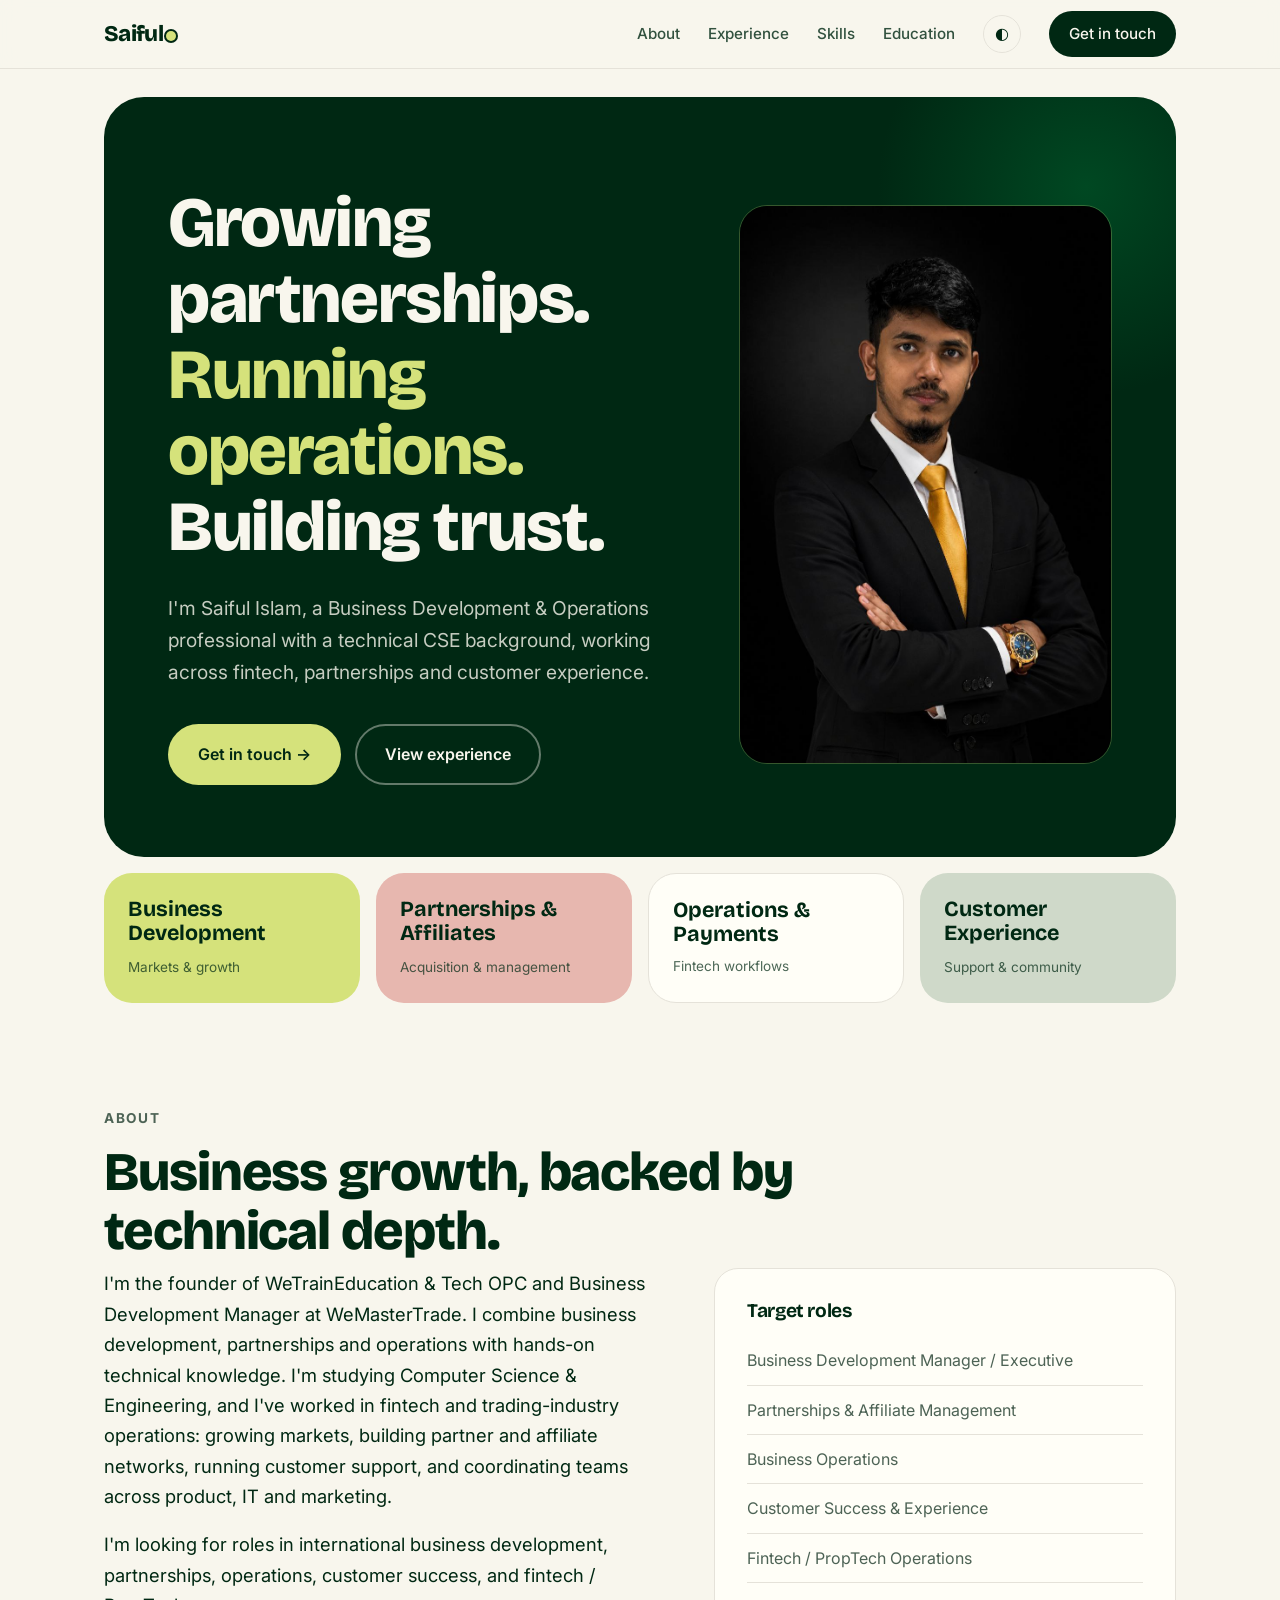
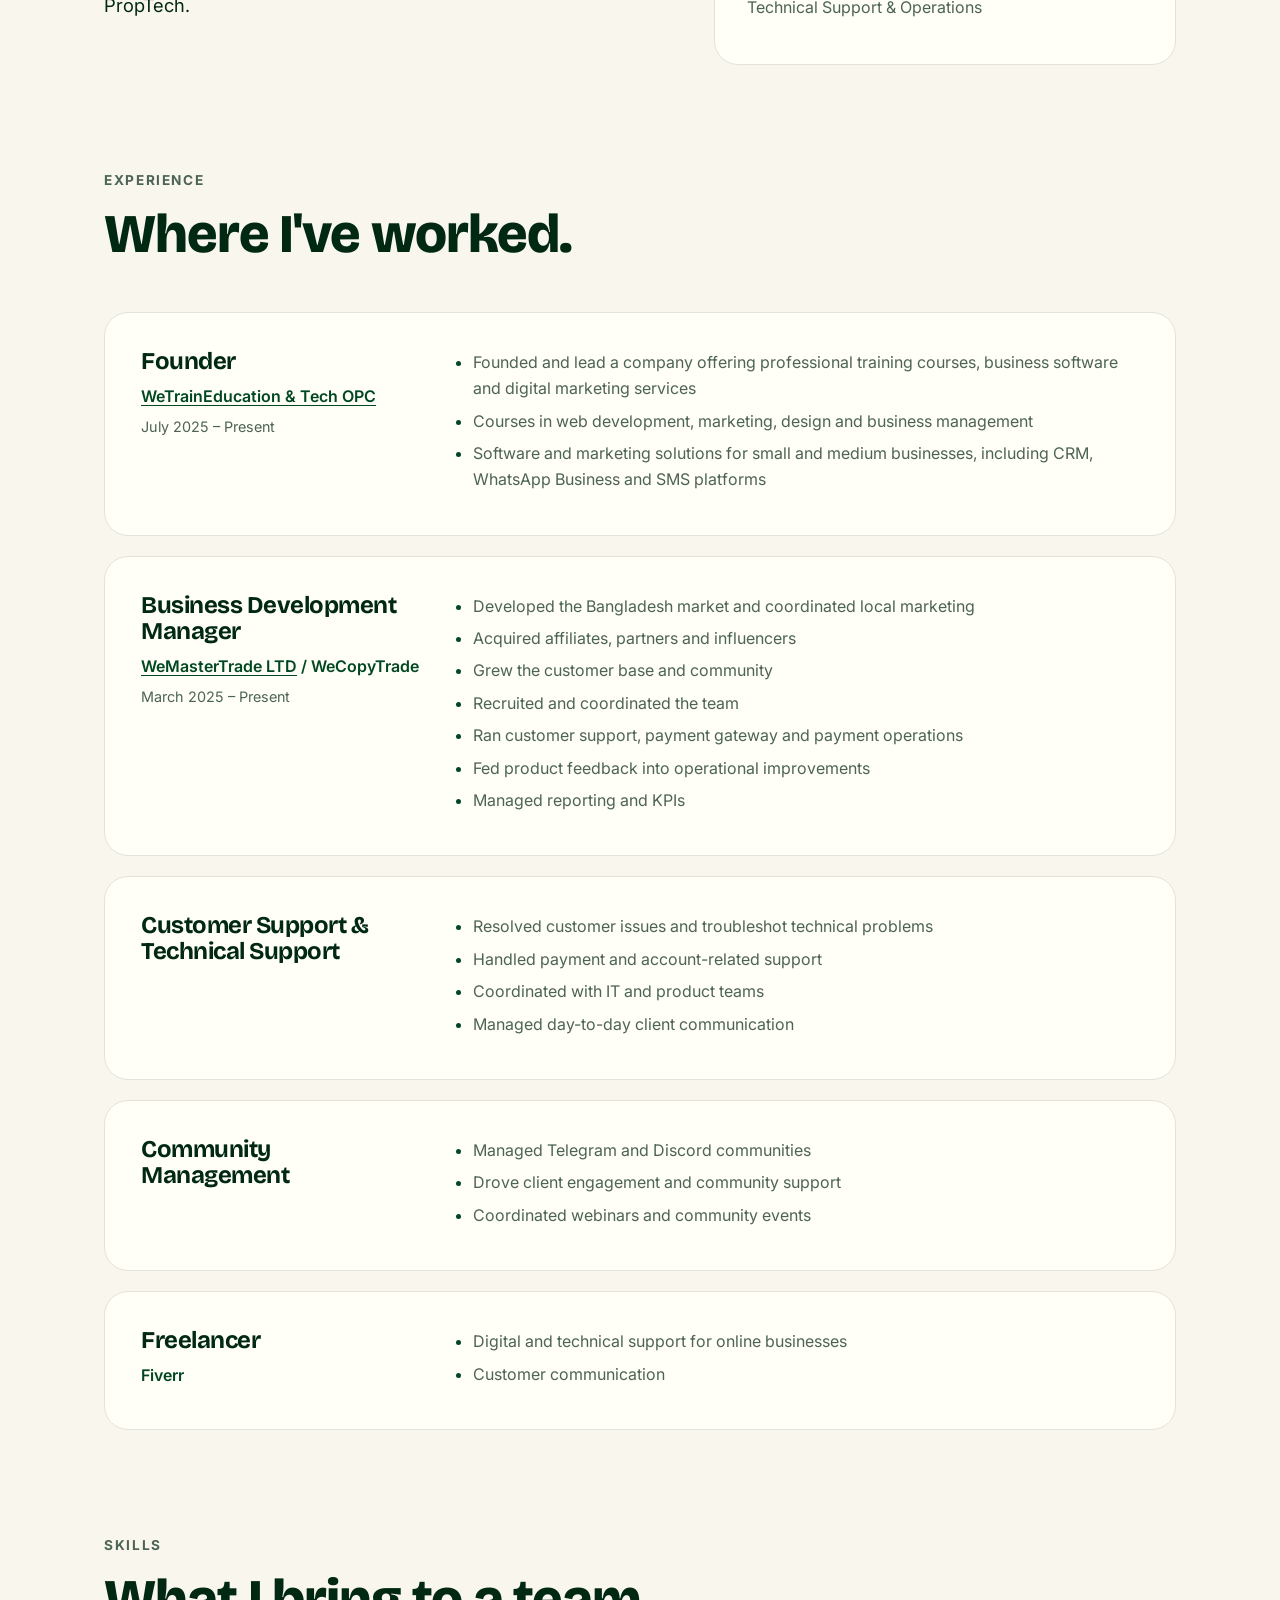
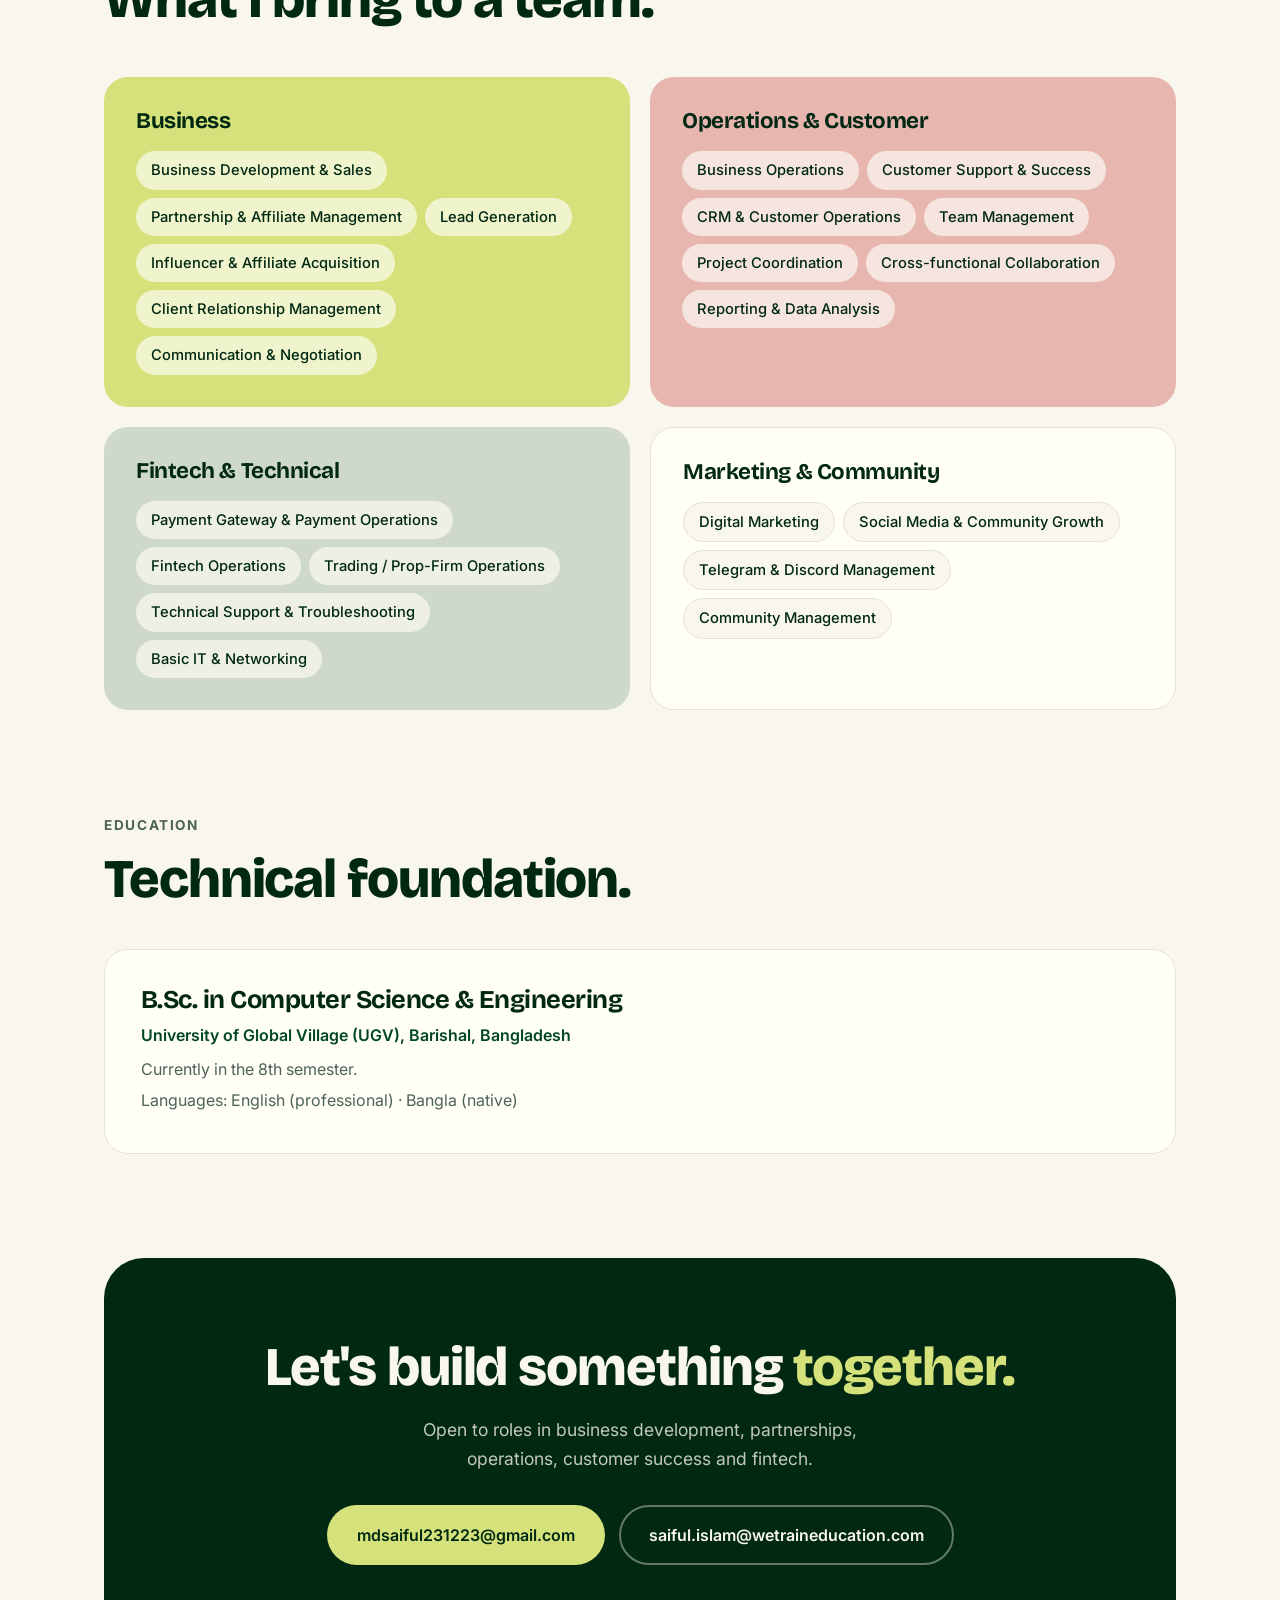
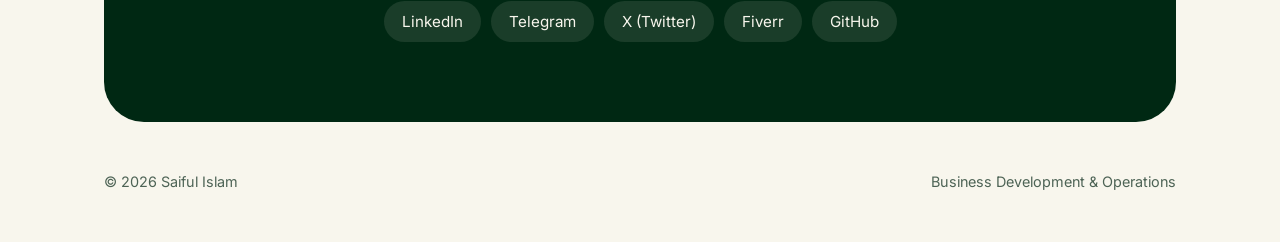
==== index.html @ 5d0f4d5f "Update semester to 8th Co-Authored-By: Claude Sonnet 5.5 <noreply@anthropic.com>" ====
<!doctype html>
<html lang="en">
<head>
  <meta charset="utf-8">
  <meta name="viewport" content="width=device-width, initial-scale=1">
  <title>Saiful Islam | Business Development &amp; Operations</title>
  <meta name="description" content="Saiful Islam: Business Development &amp; Operations professional with a technical CSE background. Partnerships, fintech operations and customer experience.">
  <link rel="preconnect" href="https://fonts.googleapis.com">
  <link rel="preconnect" href="https://fonts.gstatic.com" crossorigin>
  <link href="https://fonts.googleapis.com/css2?family=Bricolage+Grotesque:opsz,wght@12..96,600;12..96,800&family=Inter:wght@400;500;600&display=swap" rel="stylesheet">
  <link rel="stylesheet" href="style.css">
</head>
<body>
  <header class="nav">
    <div class="wrap">
      <a class="logo" href="#home">Saiful<span></span></a>
      <button class="menu-btn" aria-label="Toggle menu" aria-expanded="false">☰</button>
      <nav id="menu">
        <a href="#about">About</a>
        <a href="#experience">Experience</a>
        <a href="#skills">Skills</a>
        <a href="#education">Education</a>
        <button class="theme-btn" aria-label="Toggle theme">◐</button>
        <a class="nav-cta" href="#contact">Get in touch</a>
      </nav>
    </div>
  </header>

  <main>
    <section id="home" class="hero">
      <div class="wrap">
        <div class="hero-panel">
          <div class="hero-text">
            <h1>Growing partnerships. <em>Running operations.</em> Building trust.</h1>
            <p class="lead">I'm Saiful Islam, a Business Development &amp; Operations professional with a technical CSE background, working across fintech, partnerships and customer experience.</p>
            <div class="cta">
              <a class="btn lime" href="#contact">Get in touch →</a>
              <a class="btn ghost" href="#experience">View experience</a>
            </div>
          </div>
          <img class="hero-photo" src="images/saiful.png" alt="Portrait of Saiful Islam in a black suit and gold tie" width="853" height="1280">
        </div>
        <div class="focus-row">
          <div class="focus f1"><strong>Business Development</strong><span>Markets &amp; growth</span></div>
          <div class="focus f2"><strong>Partnerships &amp; Affiliates</strong><span>Acquisition &amp; management</span></div>
          <div class="focus f3"><strong>Operations &amp; Payments</strong><span>Fintech workflows</span></div>
          <div class="focus f4"><strong>Customer Experience</strong><span>Support &amp; community</span></div>
        </div>
      </div>
    </section>

    <section id="about">
      <div class="wrap">
        <p class="eyebrow">About</p>
        <h2>Business growth, backed by technical depth.</h2>
        <div class="about-grid">
          <div>
            <p>
              I'm the founder of WeTrainEducation &amp; Tech OPC and Business Development Manager at WeMasterTrade.
              I combine business development, partnerships and operations with hands-on technical knowledge.
              I'm studying Computer Science &amp; Engineering, and I've worked in fintech and trading-industry
              operations: growing markets, building partner and affiliate networks, running customer support,
              and coordinating teams across product, IT and marketing.
            </p>
            <p>
              I'm looking for roles in international business development, partnerships, operations,
              customer success, and fintech / PropTech.
            </p>
          </div>
          <aside class="about-card">
            <h3>Target roles</h3>
            <ul>
              <li>Business Development Manager / Executive</li>
              <li>Partnerships &amp; Affiliate Management</li>
              <li>Business Operations</li>
              <li>Customer Success &amp; Experience</li>
              <li>Fintech / PropTech Operations</li>
              <li>Technical Support &amp; Operations</li>
            </ul>
          </aside>
        </div>
      </div>
    </section>

    <section id="experience">
      <div class="wrap">
        <p class="eyebrow">Experience</p>
        <h2>Where I've worked.</h2>
        <div class="timeline">
          <article class="job">
            <div>
              <h3>Founder</h3>
              <p class="org"><a href="https://www.wetraineducation.com/" target="_blank" rel="noopener">WeTrainEducation &amp; Tech OPC</a></p>
              <p class="date">July 2025 – Present</p>
            </div>
            <ul>
              <li>Founded and lead a company offering professional training courses, business software and digital marketing services</li>
              <li>Courses in web development, marketing, design and business management</li>
              <li>Software and marketing solutions for small and medium businesses, including CRM, WhatsApp Business and SMS platforms</li>
            </ul>
          </article>

          <article class="job">
            <div>
              <h3>Business Development Manager</h3>
              <p class="org"><a href="https://wemastertrade.com/" target="_blank" rel="noopener">WeMasterTrade LTD</a> / WeCopyTrade</p>
              <p class="date">March 2025 – Present</p>
            </div>
            <ul>
              <li>Developed the Bangladesh market and coordinated local marketing</li>
              <li>Acquired affiliates, partners and influencers</li>
              <li>Grew the customer base and community</li>
              <li>Recruited and coordinated the team</li>
              <li>Ran customer support, payment gateway and payment operations</li>
              <li>Fed product feedback into operational improvements</li>
              <li>Managed reporting and KPIs</li>
            </ul>
          </article>

          <article class="job">
            <div><h3>Customer Support &amp; Technical Support</h3></div>
            <ul>
              <li>Resolved customer issues and troubleshot technical problems</li>
              <li>Handled payment and account-related support</li>
              <li>Coordinated with IT and product teams</li>
              <li>Managed day-to-day client communication</li>
            </ul>
          </article>

          <article class="job">
            <div><h3>Community Management</h3></div>
            <ul>
              <li>Managed Telegram and Discord communities</li>
              <li>Drove client engagement and community support</li>
              <li>Coordinated webinars and community events</li>
            </ul>
          </article>

          <article class="job">
            <div>
              <h3>Freelancer</h3>
              <p class="org">Fiverr</p>
            </div>
            <ul>
              <li>Digital and technical support for online businesses</li>
              <li>Customer communication</li>
            </ul>
          </article>
        </div>
      </div>
    </section>

    <section id="skills">
      <div class="wrap">
        <p class="eyebrow">Skills</p>
        <h2>What I bring to a team.</h2>
        <div class="skill-grid">
          <div class="skill-box">
            <h3>Business</h3>
            <ul class="chips">
              <li>Business Development &amp; Sales</li>
              <li>Partnership &amp; Affiliate Management</li>
              <li>Lead Generation</li>
              <li>Influencer &amp; Affiliate Acquisition</li>
              <li>Client Relationship Management</li>
              <li>Communication &amp; Negotiation</li>
            </ul>
          </div>
          <div class="skill-box">
            <h3>Operations &amp; Customer</h3>
            <ul class="chips">
              <li>Business Operations</li>
              <li>Customer Support &amp; Success</li>
              <li>CRM &amp; Customer Operations</li>
              <li>Team Management</li>
              <li>Project Coordination</li>
              <li>Cross-functional Collaboration</li>
              <li>Reporting &amp; Data Analysis</li>
            </ul>
          </div>
          <div class="skill-box">
            <h3>Fintech &amp; Technical</h3>
            <ul class="chips">
              <li>Payment Gateway &amp; Payment Operations</li>
              <li>Fintech Operations</li>
              <li>Trading / Prop-Firm Operations</li>
              <li>Technical Support &amp; Troubleshooting</li>
              <li>Basic IT &amp; Networking</li>
            </ul>
          </div>
          <div class="skill-box">
            <h3>Marketing &amp; Community</h3>
            <ul class="chips">
              <li>Digital Marketing</li>
              <li>Social Media &amp; Community Growth</li>
              <li>Telegram &amp; Discord Management</li>
              <li>Community Management</li>
            </ul>
          </div>
        </div>
      </div>
    </section>

    <section id="education">
      <div class="wrap">
        <p class="eyebrow">Education</p>
        <h2>Technical foundation.</h2>
        <div class="edu">
          <h3>B.Sc. in Computer Science &amp; Engineering</h3>
          <p class="org">University of Global Village (UGV), Barishal, Bangladesh</p>
          <p>Currently in the 8th semester.</p>
          <p>Languages: English (professional) · Bangla (native)</p>
        </div>
      </div>
    </section>

    <section id="contact">
      <div class="wrap">
        <div class="contact-panel">
          <h2>Let's build something <em>together.</em></h2>
          <p>Open to roles in business development, partnerships, operations, customer success and fintech.</p>
          <div class="cta">
            <a class="btn lime" href="mailto:mdsaiful231223@gmail.com">mdsaiful231223@gmail.com</a>
            <a class="btn ghost" href="mailto:saiful.islam@wetraineducation.com">saiful.islam@wetraineducation.com</a>
          </div>
          <ul class="social-links">
            <li><a href="https://www.linkedin.com/in/md-saiful-islam-080304245/" target="_blank" rel="noopener">LinkedIn</a></li>
            <li><a href="https://t.me/saifulb410" target="_blank" rel="noopener">Telegram</a></li>
            <li><a href="https://x.com/saifulb410" target="_blank" rel="noopener">X (Twitter)</a></li>
            <li><a href="https://www.fiverr.com/sellers/saifulb410" target="_blank" rel="noopener">Fiverr</a></li>
            <li><a href="https://github.com/saifulb410" target="_blank" rel="noopener">GitHub</a></li>
          </ul>
        </div>
      </div>
    </section>
  </main>

  <footer>
    <div class="wrap">
      <span>© <span id="year"></span> Saiful Islam</span>
      <span>Business Development &amp; Operations</span>
    </div>
  </footer>
  <script src="script.js"></script>
</body>
</html>
---- style.css ----
:root {
  --cream: #f8f6ed;
  --paper: #fffef7;
  --green: #002813;
  --green-2: #004822;
  --lime: #d5e27b;
  --blush: #e7b7af;
  --ink: #002813;
  --muted: #4d6355;
  --line: #e5e2d9;
  --bg: var(--cream);
  --surface: var(--paper);
  --radius: 24px;
  --display: "Bricolage Grotesque", system-ui, sans-serif;
  --body: "Inter", system-ui, -apple-system, "Segoe UI", sans-serif;
}
:root[data-theme="dark"] {
  --bg: #00180b;
  --surface: #002813;
  --ink: #f8f6ed;
  --muted: #a9bdb0;
  --line: #0d3d22;
}
* { box-sizing: border-box; }
html { scroll-behavior: smooth; }
body {
  margin: 0;
  font-family: var(--body);
  background: var(--bg);
  color: var(--ink);
  line-height: 1.65;
  -webkit-font-smoothing: antialiased;
}
h1, h2, h3 { font-family: var(--display); line-height: 1.08; letter-spacing: -0.02em; margin: 0; }
a { color: inherit; }
.wrap { max-width: 1120px; margin: 0 auto; padding: 0 24px; }

/* nav */
.nav {
  position: sticky; top: 0; z-index: 20;
  background: color-mix(in srgb, var(--bg) 88%, transparent);
  backdrop-filter: blur(10px);
  border-bottom: 1px solid var(--line);
}
.nav .wrap { display: flex; align-items: center; justify-content: space-between; height: 68px; }
.logo { font-family: var(--display); font-weight: 800; font-size: 1.4rem; text-decoration: none; letter-spacing: -0.03em; }
.logo span { display: inline-block; width: 10px; height: 10px; border-radius: 50%; background: var(--lime); margin-left: 3px; box-shadow: 0 0 0 2px var(--green); }
nav { display: flex; align-items: center; gap: 28px; }
nav a { text-decoration: none; font-weight: 500; font-size: .95rem; opacity: .8; }
nav a:hover { opacity: 1; }
nav a.nav-cta { opacity: 1; background: var(--green); color: var(--cream); padding: 10px 20px; border-radius: 999px; }
:root[data-theme="dark"] nav a.nav-cta { background: var(--lime); color: var(--green); }
.theme-btn, .menu-btn {
  background: none; border: 1px solid var(--line); color: var(--ink);
  border-radius: 999px; width: 38px; height: 38px; cursor: pointer; font-size: 1rem;
}
.menu-btn { display: none; }

/* buttons */
.btn {
  display: inline-flex; align-items: center; gap: 8px;
  padding: 15px 28px; border-radius: 999px; font-weight: 600; text-decoration: none;
  border: 2px solid transparent; transition: transform .15s, background .15s;
}
.btn:hover { transform: translateY(-2px); }
.btn.lime { background: var(--lime); color: var(--green); }
.btn.ghost { border-color: rgba(248,246,237,.4); color: var(--cream); }
.btn.dark { background: var(--green); color: var(--cream); }

/* hero */
.hero { padding: 28px 0 0; }
.hero-panel {
  background: var(--green); color: var(--cream);
  border-radius: 40px; padding: 88px 64px 72px;
  position: relative; overflow: hidden;
}
.hero-panel::after {
  content: ""; position: absolute; right: -120px; top: -120px;
  width: 420px; height: 420px; border-radius: 50%;
  background: radial-gradient(circle, var(--green-2) 0%, transparent 70%);
}
.badge {
  display: inline-block; padding: 6px 16px; border-radius: 999px;
  background: rgba(213,226,123,.15); color: var(--lime);
  font-size: .85rem; font-weight: 600; margin-bottom: 28px;
}
.hero-panel { display: grid; grid-template-columns: 1.4fr 1fr; gap: 48px; align-items: center; }
.hero-text { position: relative; z-index: 1; }
.hero-photo {
  position: relative; z-index: 1; width: 100%; height: auto; max-height: 560px;
  object-fit: cover; object-position: top; border-radius: 28px;
  border: 1px solid rgba(213,226,123,.25);
}
.hero h1 { font-size: clamp(2.4rem, 5.5vw, 4.6rem); font-weight: 800; max-width: 900px; position: relative; z-index: 1; }
.hero h1 em { font-style: normal; color: var(--lime); }
.hero p.lead { max-width: 580px; margin: 28px 0 36px; font-size: 1.2rem; color: rgba(248,246,237,.8); position: relative; z-index: 1; }
.cta { display: flex; gap: 14px; flex-wrap: wrap; position: relative; z-index: 1; }

.focus-row { display: grid; grid-template-columns: repeat(4, 1fr); gap: 16px; margin-top: 16px; }
.focus {
  border-radius: 28px; padding: 24px; min-height: 130px;
  display: flex; flex-direction: column; justify-content: space-between;
  color: var(--green);
}
.focus strong { font-family: var(--display); font-size: 1.35rem; line-height: 1.15; }
.focus span { font-size: .85rem; opacity: .7; }
.f1 { background: var(--lime); } .f2 { background: var(--blush); }
.f3 { background: var(--paper); border: 1px solid var(--line); }
.f4 { background: #cfd9c9; }

/* sections */
section { padding: 104px 0 0; }
.eyebrow { font-size: .85rem; font-weight: 700; letter-spacing: .12em; text-transform: uppercase; color: var(--muted); margin: 0 0 14px; }
h2 { font-size: clamp(2rem, 4.5vw, 3.4rem); font-weight: 800; max-width: 760px; }
.section-intro { color: var(--muted); max-width: 640px; font-size: 1.1rem; margin: 18px 0 0; }

.about-grid { display: grid; grid-template-columns: 1.2fr 1fr; gap: 56px; margin-top: 8px; }
.about-grid p { font-size: 1.15rem; margin: 0 0 18px; }
.about-card {
  background: var(--surface); border: 1px solid var(--line); border-radius: var(--radius); padding: 32px;
}
.about-card h3 { font-size: 1.2rem; margin-bottom: 14px; }
.about-card ul { list-style: none; padding: 0; margin: 0; }
.about-card li { padding: 11px 0; border-top: 1px solid var(--line); color: var(--muted); }
.about-card li:first-child { border-top: 0; }

/* experience */
.timeline { margin-top: 48px; display: grid; gap: 20px; }
.job {
  background: var(--surface); border: 1px solid var(--line); border-radius: var(--radius);
  padding: 36px; display: grid; grid-template-columns: 280px 1fr; gap: 32px;
  transition: transform .2s, box-shadow .2s;
}
.job:hover { transform: translateY(-3px); box-shadow: 0 18px 40px -22px rgba(0,40,19,.35); }
.job h3 { font-size: 1.5rem; }
.job .org { color: var(--green-2); font-weight: 600; margin: 8px 0 0; }
:root[data-theme="dark"] .job .org { color: var(--lime); }
.job .date { color: var(--muted); font-size: .9rem; margin: 6px 0 0; }
.job .org a { text-decoration: underline; text-underline-offset: 3px; }
.job ul { margin: 0; padding-left: 20px; color: var(--muted); }
.job li { margin-bottom: 6px; }
.job li::marker { color: var(--green-2); }

/* skills */
.skill-grid { display: grid; grid-template-columns: repeat(2, 1fr); gap: 20px; margin-top: 48px; }
.skill-box { border-radius: var(--radius); padding: 32px; color: var(--green); }
.skill-box:nth-child(1) { background: var(--lime); }
.skill-box:nth-child(2) { background: var(--blush); }
.skill-box:nth-child(3) { background: #cfd9c9; }
.skill-box:nth-child(4) { background: var(--paper); border: 1px solid var(--line); }
.skill-box h3 { font-size: 1.4rem; margin-bottom: 18px; }
.chips { list-style: none; padding: 0; margin: 0; display: flex; flex-wrap: wrap; gap: 8px; }
.chips li { padding: 7px 15px; border-radius: 999px; background: rgba(255,254,247,.65); font-size: .92rem; font-weight: 500; }
.skill-box:nth-child(4) .chips li { background: var(--cream); border: 1px solid var(--line); }

/* education */
.edu { margin-top: 40px; background: var(--surface); border: 1px solid var(--line); border-radius: var(--radius); padding: 36px; }
.edu h3 { font-size: 1.6rem; }
.edu .org { color: var(--green-2); font-weight: 600; margin: 8px 0; }
:root[data-theme="dark"] .edu .org { color: var(--lime); }
.edu p { margin: 4px 0; color: var(--muted); }

/* contact */
.contact-panel {
  background: var(--green); color: var(--cream); border-radius: 40px;
  padding: 80px 64px; text-align: center; margin-top: 0;
}
.contact-panel h2 { margin: 0 auto 18px; color: var(--cream); }
.contact-panel h2 em { font-style: normal; color: var(--lime); }
.contact-panel p { color: rgba(248,246,237,.78); max-width: 520px; margin: 0 auto 32px; font-size: 1.1rem; }
.contact-panel .cta { justify-content: center; }

.social-links { list-style: none; padding: 0; margin: 36px 0 0; display: flex; justify-content: center; flex-wrap: wrap; gap: 10px; }
.social-links a {
  display: inline-block; padding: 8px 18px; border-radius: 999px; text-decoration: none; font-size: .95rem;
  background: rgba(248,246,237,.1); color: var(--cream);
}
.social-links a:hover { background: var(--lime); color: var(--green); }
footer { padding: 48px 0; color: var(--muted); font-size: .9rem; }
footer .wrap { display: flex; justify-content: space-between; flex-wrap: wrap; gap: 12px; }

@media (max-width: 900px) {
  .hero-panel { padding: 40px 24px; border-radius: 32px; grid-template-columns: minmax(0, 1fr); gap: 32px; }
  .hero h1 { font-size: clamp(2rem, 9vw, 3.4rem); overflow-wrap: anywhere; }
  .hero-text, .hero-photo { min-width: 0; max-width: 100%; }
  .hero-photo { max-height: 420px; }
  .focus-row { grid-template-columns: repeat(2, 1fr); }
  .about-grid, .job { grid-template-columns: 1fr; gap: 20px; }
  .skill-grid { grid-template-columns: 1fr; }
  .contact-panel { padding: 56px 24px; border-radius: 32px; }
  section { padding-top: 72px; }
}
@media (max-width: 720px) {
  .menu-btn { display: block; }
  nav {
    display: none; position: absolute; top: 68px; left: 0; right: 0;
    flex-direction: column; align-items: flex-start; gap: 16px;
    padding: 20px 24px; background: var(--bg); border-bottom: 1px solid var(--line);
  }
  nav.open { display: flex; }
}
@media (max-width: 480px) {
  .focus-row { grid-template-columns: 1fr; }
  .job { padding: 26px; }
}
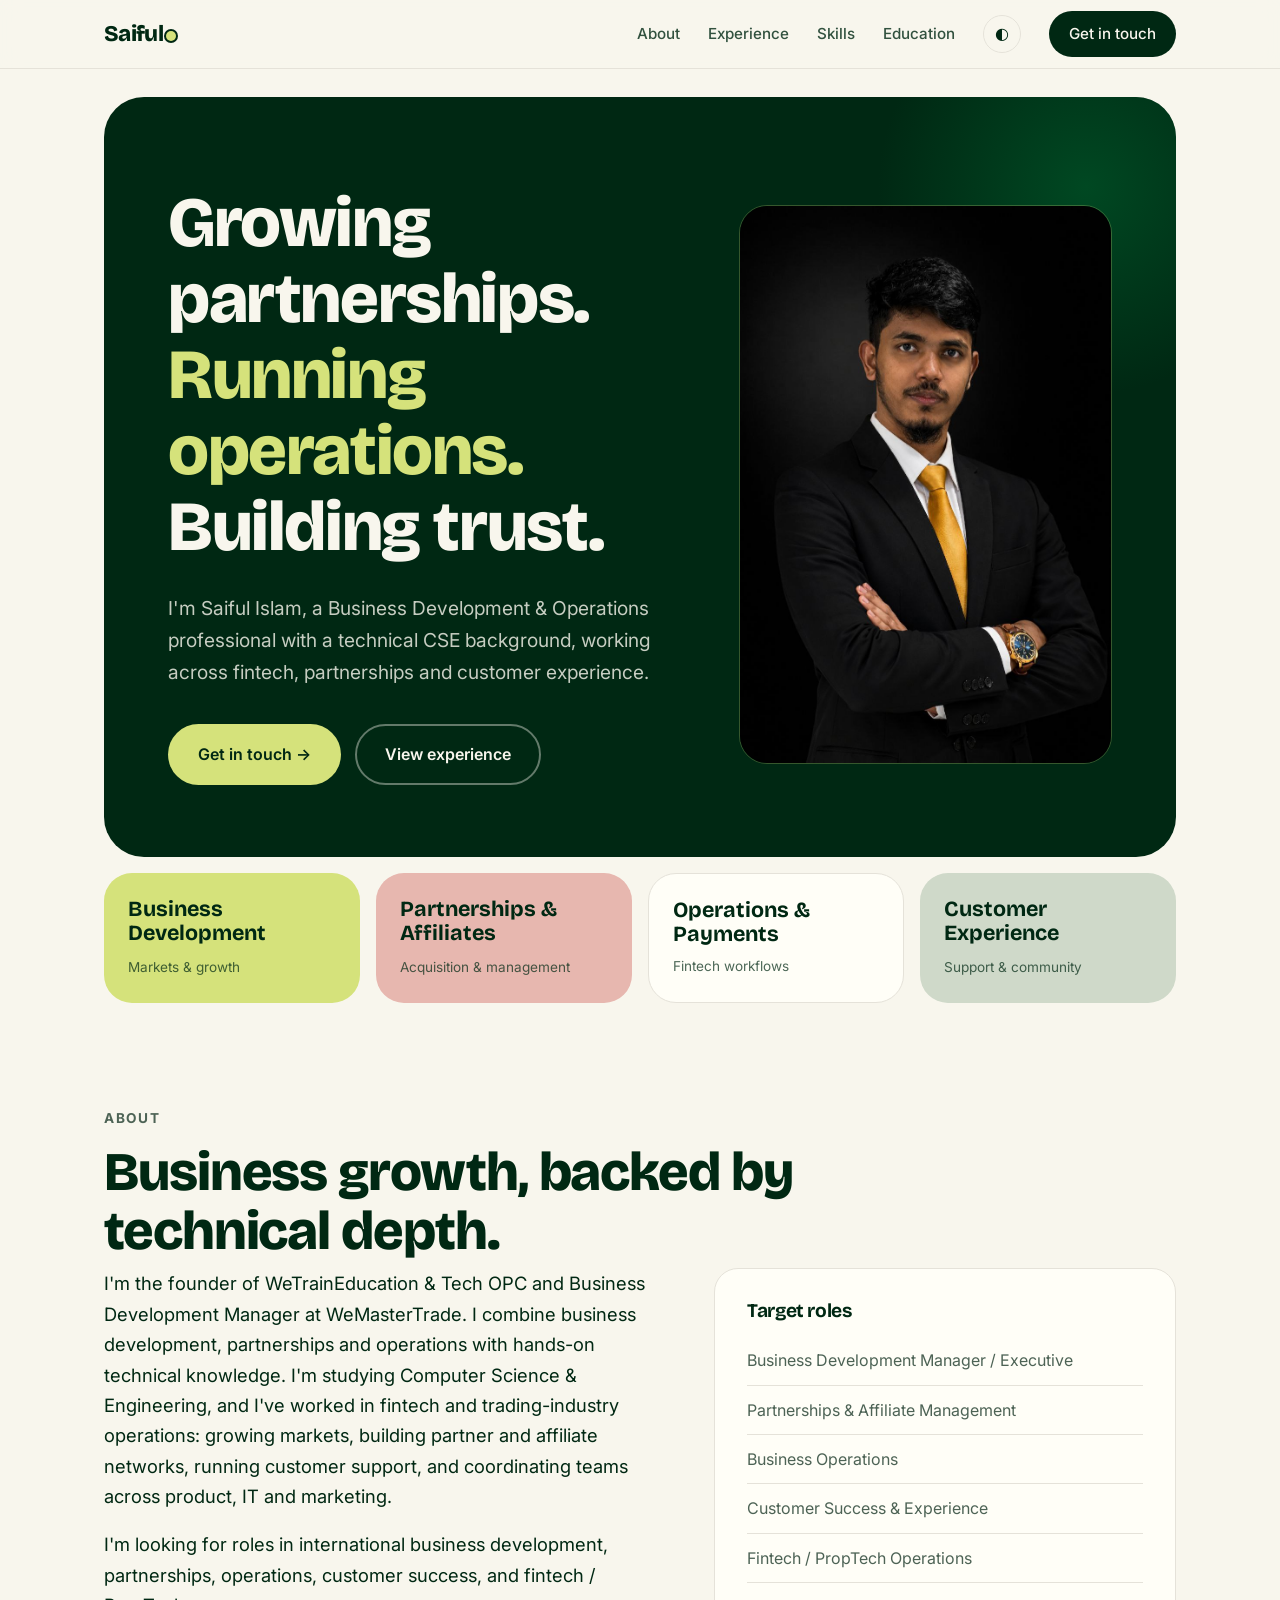
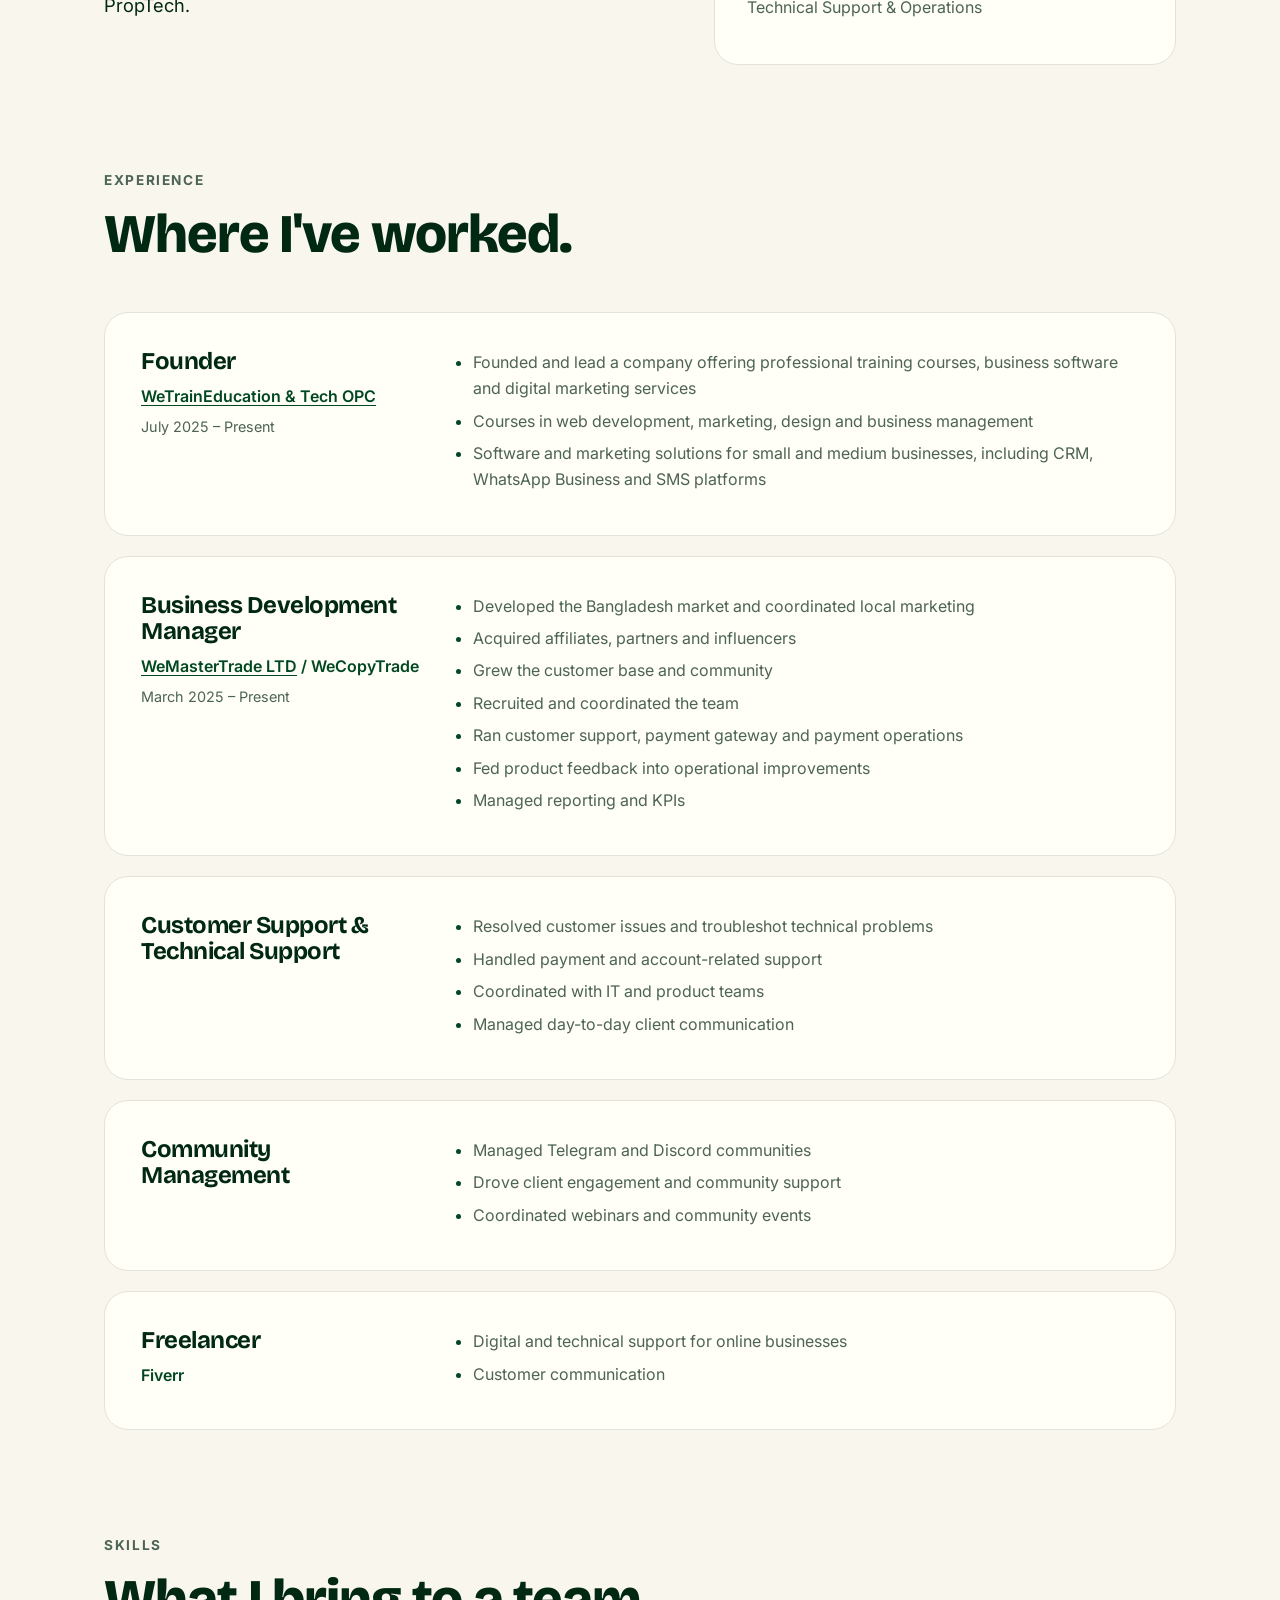
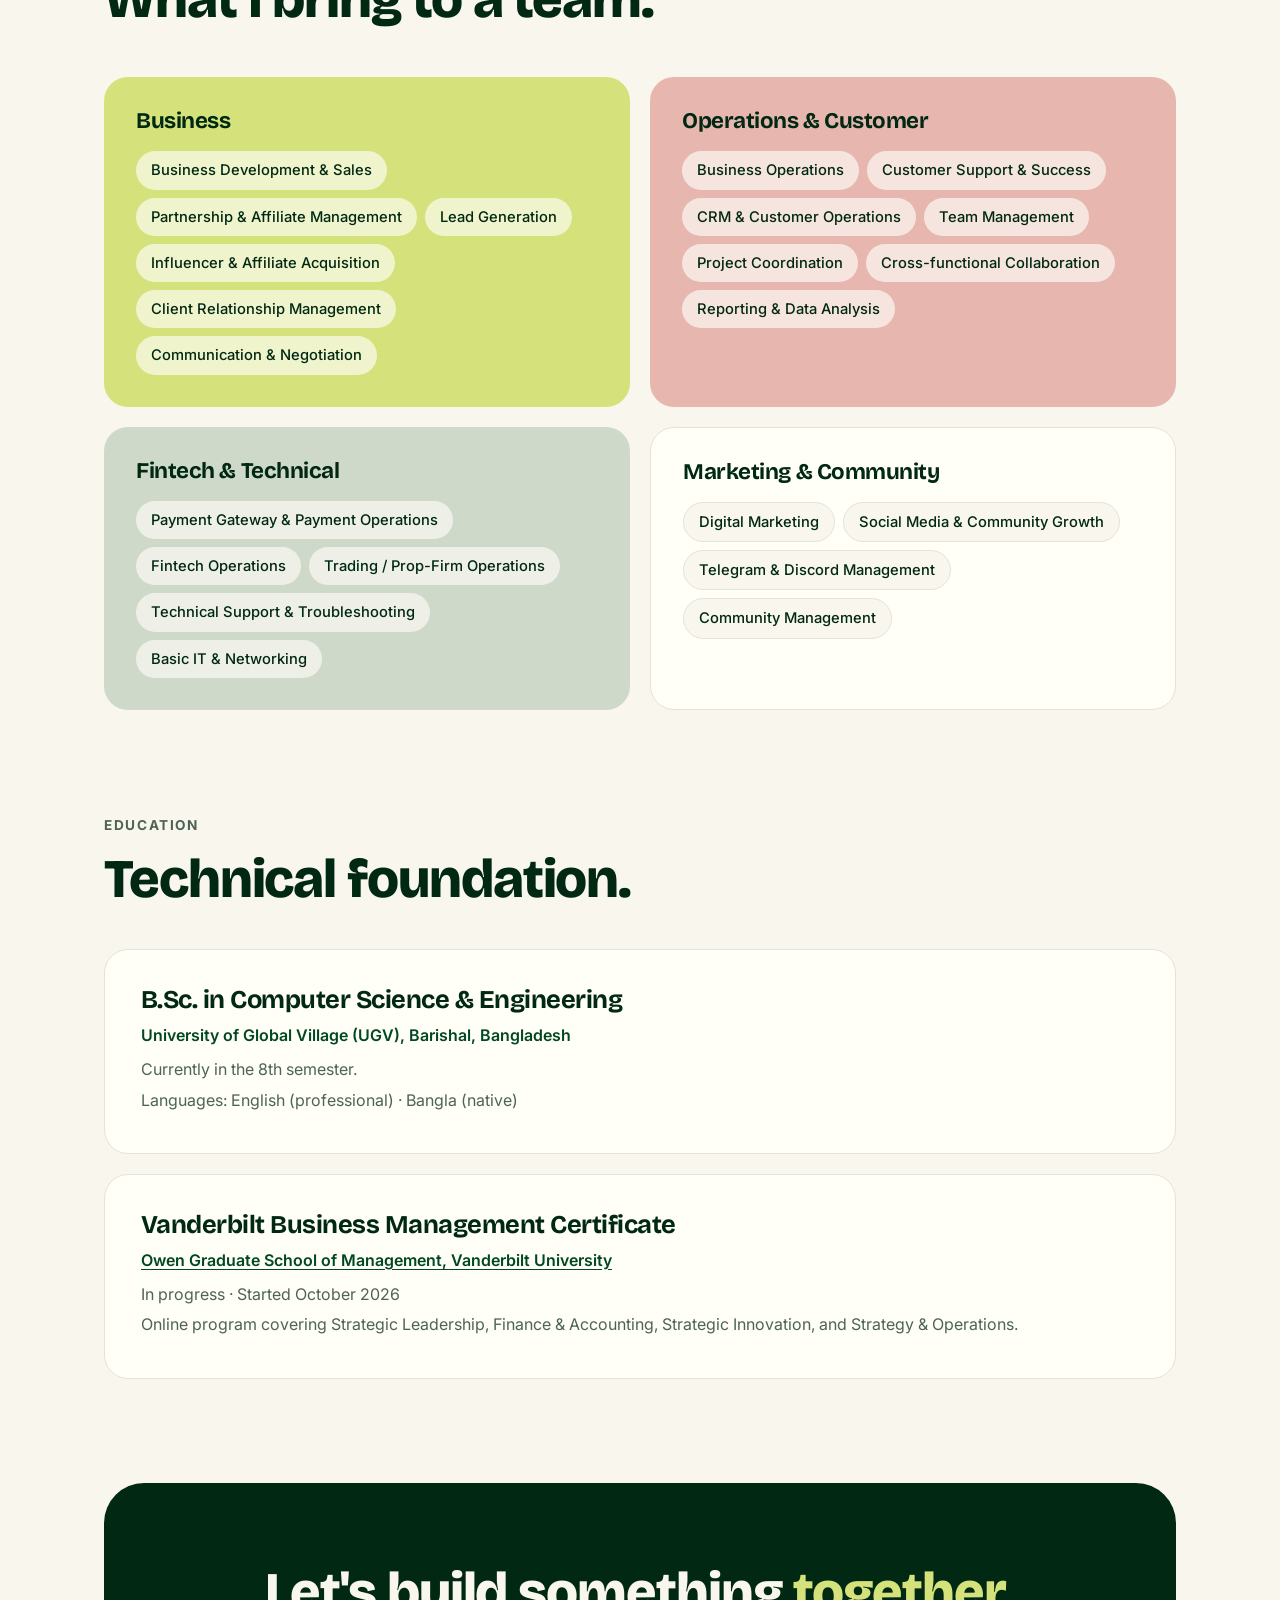
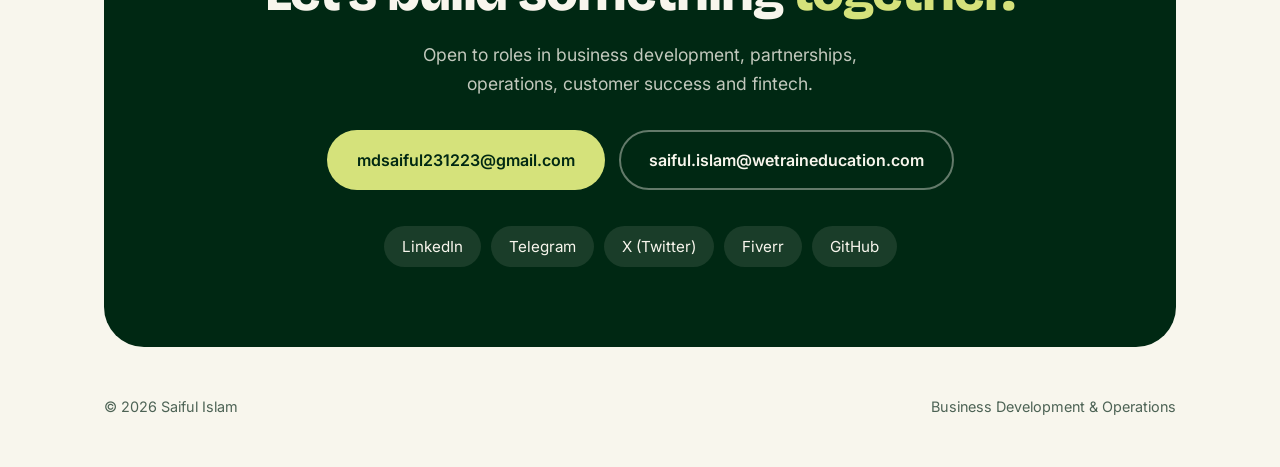
==== commit 79b75e57: "Add Vanderbilt Business Management Certificate (in progress) Co-Authored-By: Claude Sonnet 5.5 <nore" ====
--- a/index.html
+++ b/index.html
@@ -211,6 +211,12 @@
           <p>Currently in the 8th semester.</p>
           <p>Languages: English (professional) · Bangla (native)</p>
         </div>
+        <div class="edu">
+          <h3>Vanderbilt Business Management Certificate</h3>
+          <p class="org"><a href="https://business.vanderbilt.edu/business-management-certificate/" target="_blank" rel="noopener">Owen Graduate School of Management, Vanderbilt University</a></p>
+          <p>In progress · Started October 2026</p>
+          <p>Online program covering Strategic Leadership, Finance &amp; Accounting, Strategic Innovation, and Strategy &amp; Operations.</p>
+        </div>
       </div>
     </section>
 
--- a/style.css
+++ b/style.css
@@ -155,6 +155,8 @@
 
 /* education */
 .edu { margin-top: 40px; background: var(--surface); border: 1px solid var(--line); border-radius: var(--radius); padding: 36px; }
+.edu + .edu { margin-top: 20px; }
+.edu .org a { text-decoration: underline; text-underline-offset: 3px; }
 .edu h3 { font-size: 1.6rem; }
 .edu .org { color: var(--green-2); font-weight: 600; margin: 8px 0; }
 :root[data-theme="dark"] .edu .org { color: var(--lime); }
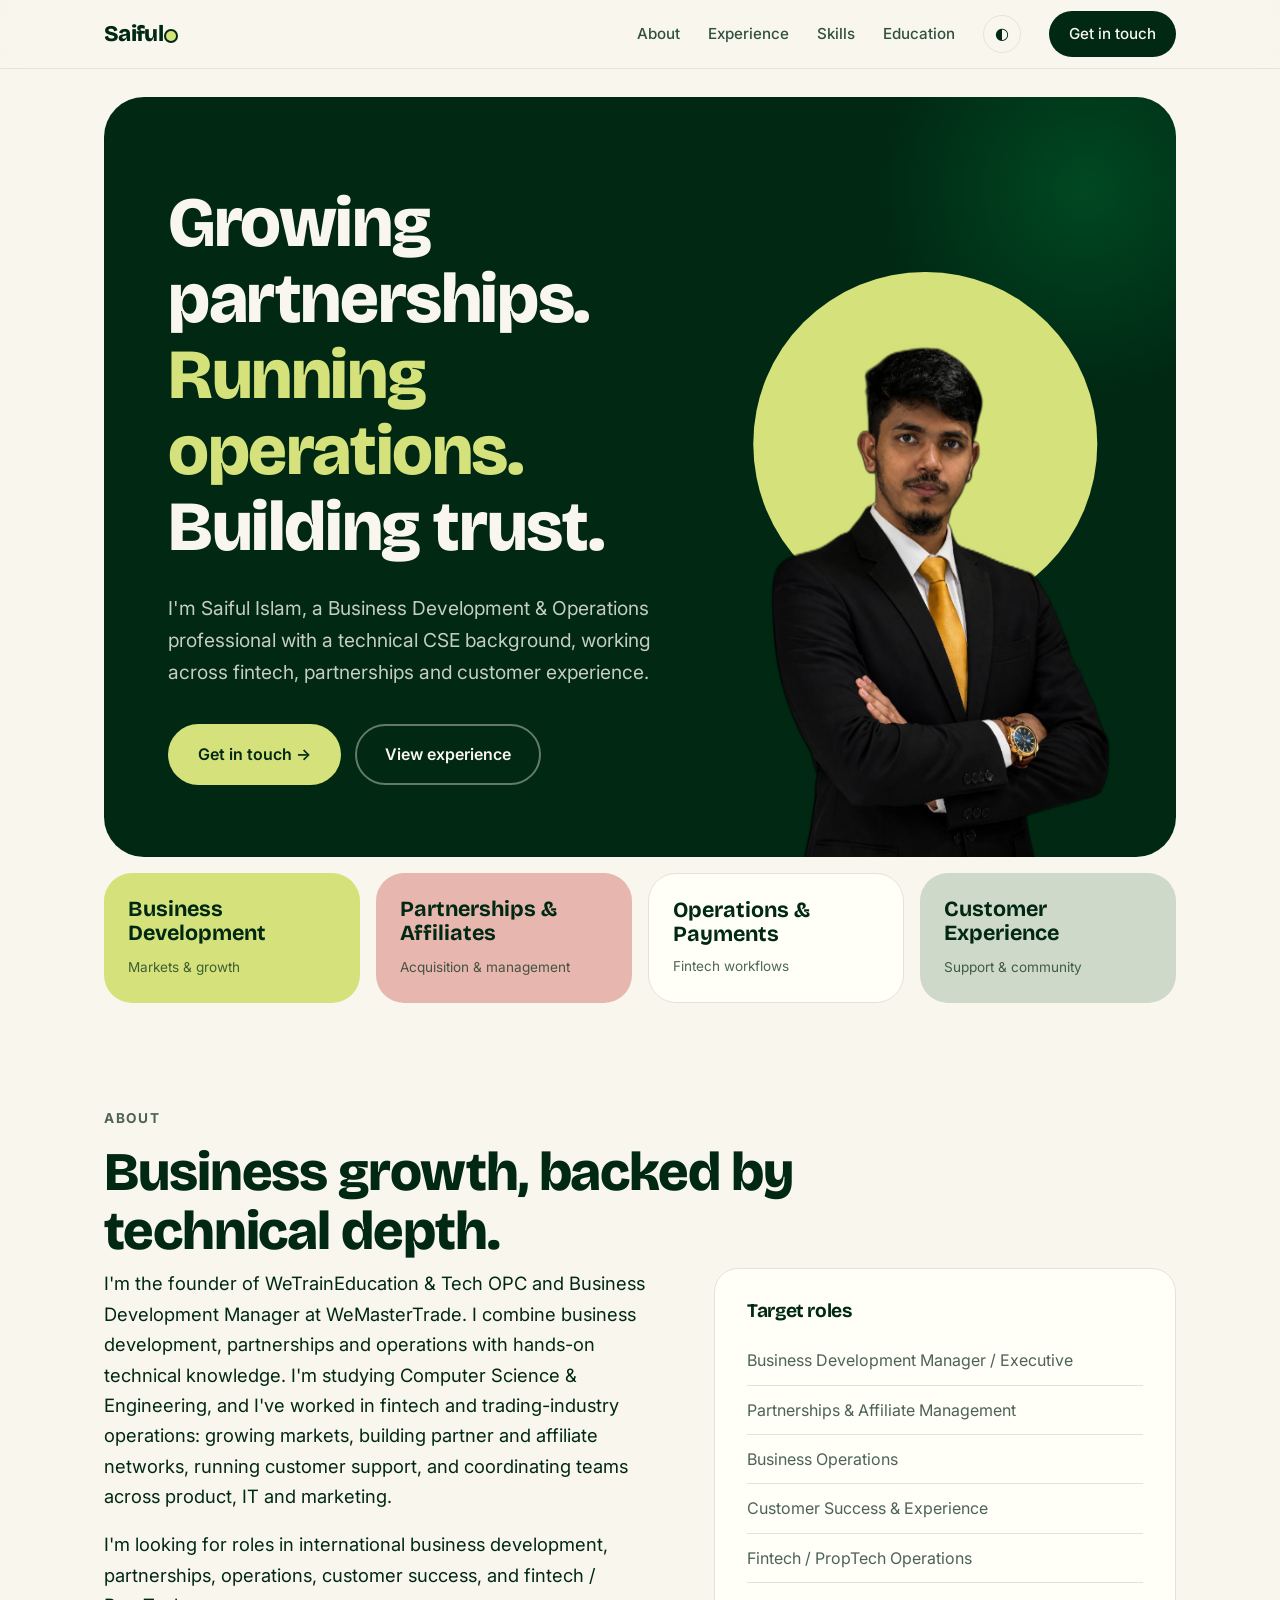
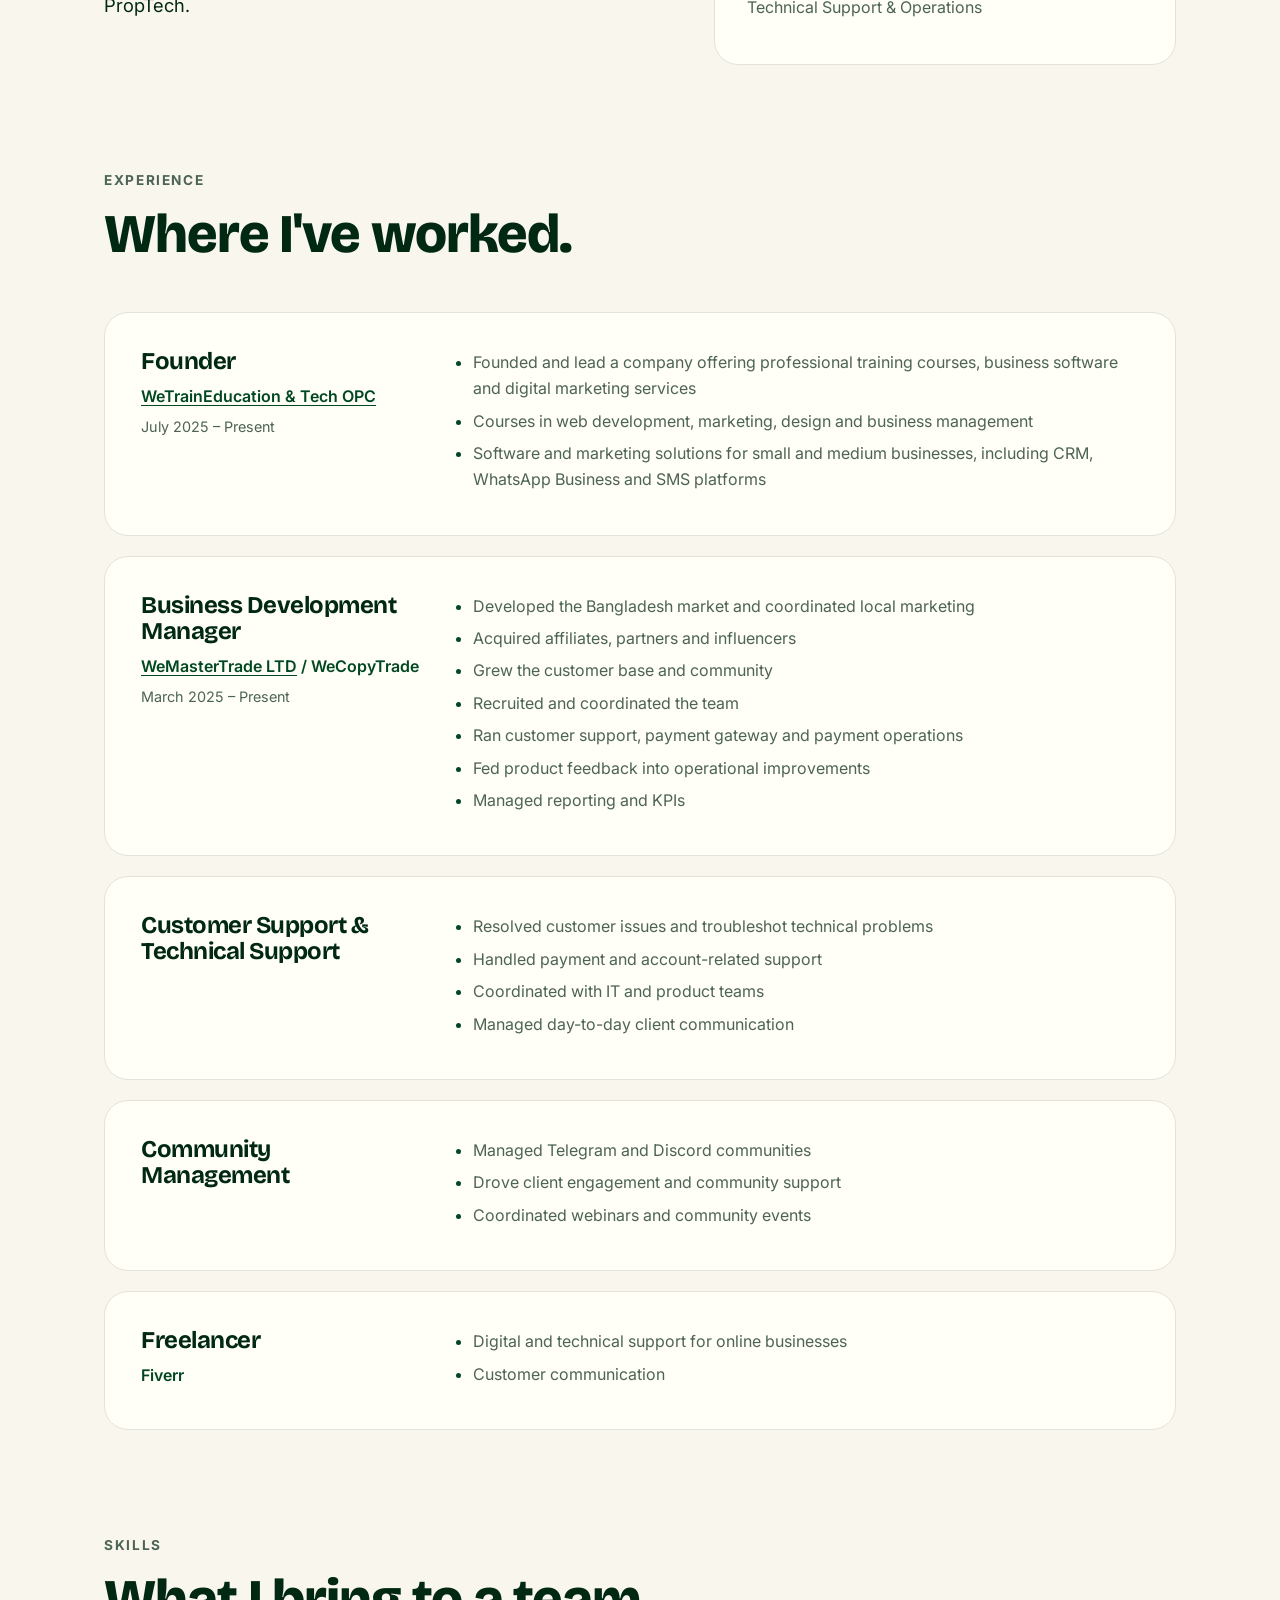
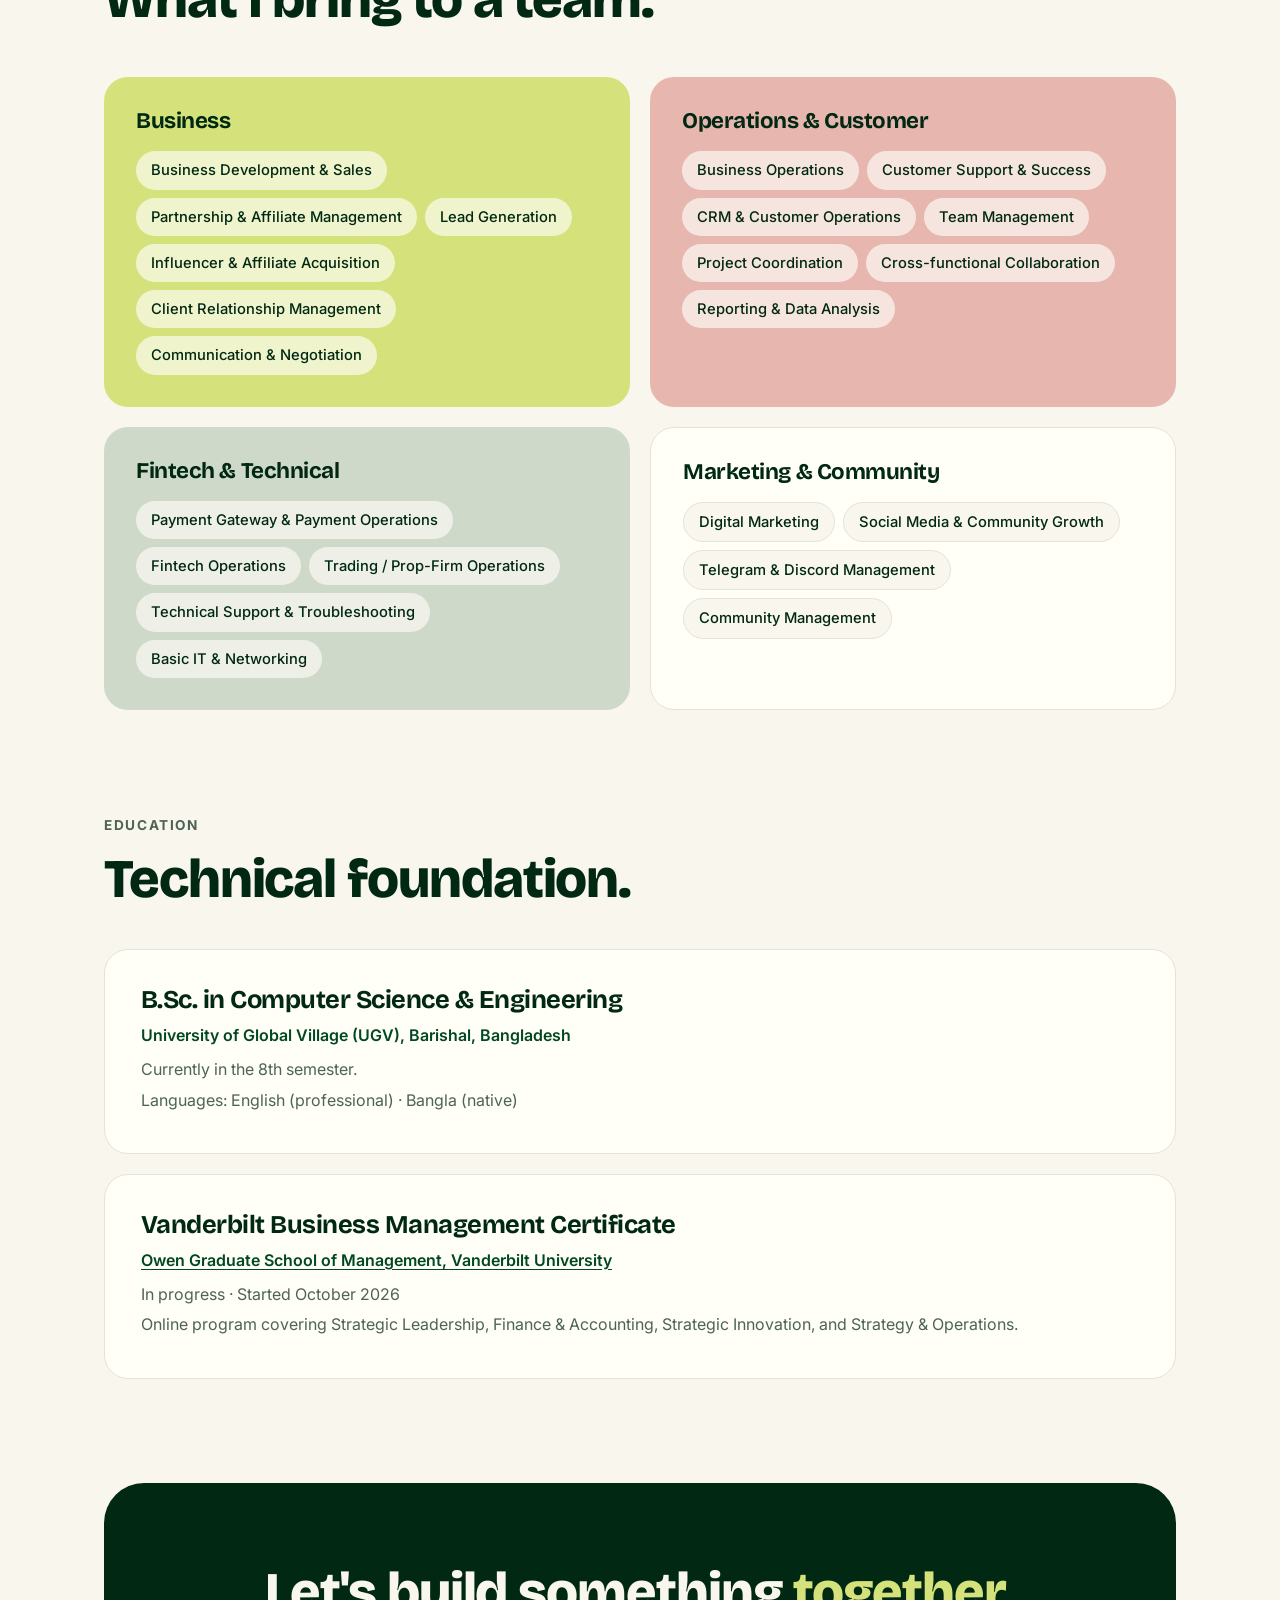
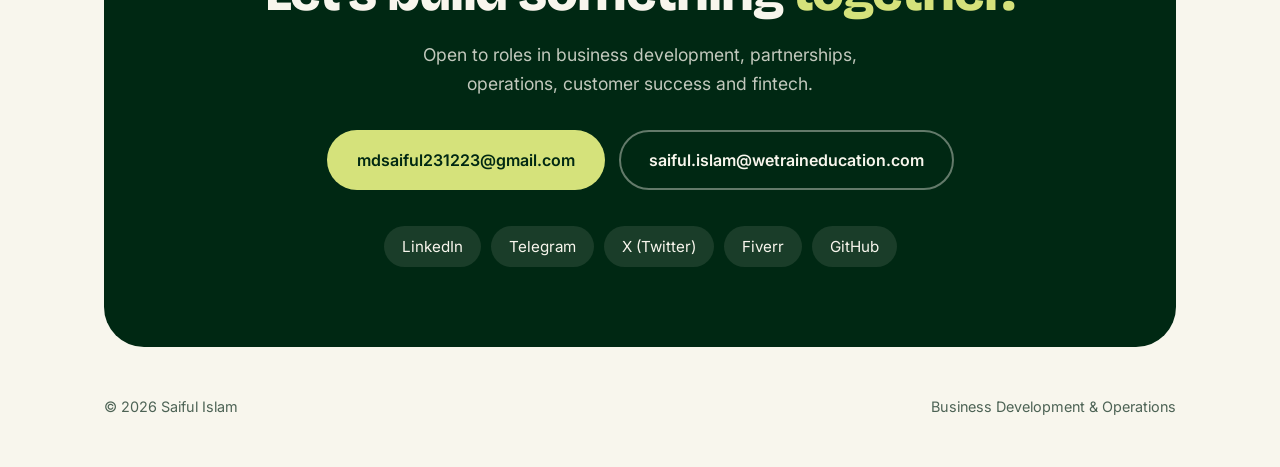
==== commit ae13e889: "Use transparent cutout hero with lime circle behind head Co-Authored-By: Claude Sonnet 5.5 <noreply@" ====
--- a/index.html
+++ b/index.html
@@ -38,7 +38,7 @@
               <a class="btn ghost" href="#experience">View experience</a>
             </div>
           </div>
-          <img class="hero-photo" src="images/saiful.png" alt="Portrait of Saiful Islam in a black suit and gold tie" width="853" height="1280">
+          <div class="cutout-wrap"><span class="cutout-circle"></span><img class="hero-photo cutout" src="images/saiful-cutout.png" alt="Portrait of Saiful Islam in a black suit and gold tie" width="853" height="1280"></div>
         </div>
         <div class="focus-row">
           <div class="focus f1"><strong>Business Development</strong><span>Markets &amp; growth</span></div>
--- a/style.css
+++ b/style.css
@@ -205,3 +205,11 @@
   .focus-row { grid-template-columns: 1fr; }
   .job { padding: 26px; }
 }
+
+/* hero cutout */
+.cutout-wrap{position:relative;z-index:1;display:flex;justify-content:center;align-items:flex-end;align-self:end}
+.cutout-circle{position:absolute;top:-24px;left:50%;transform:translateX(-50%);width:min(400px,92%);aspect-ratio:1;border-radius:50%;background:var(--lime)}
+.hero-photo.cutout{border:0;border-radius:0 0 28px 28px;max-height:600px;object-fit:contain;position:relative;width:auto;max-width:100%}
+.hero-panel{padding-bottom:0}
+.hero-text{padding-bottom:72px}
+@media(max-width:900px){.hero-text{padding-bottom:0}.hero-photo.cutout{max-height:460px}}
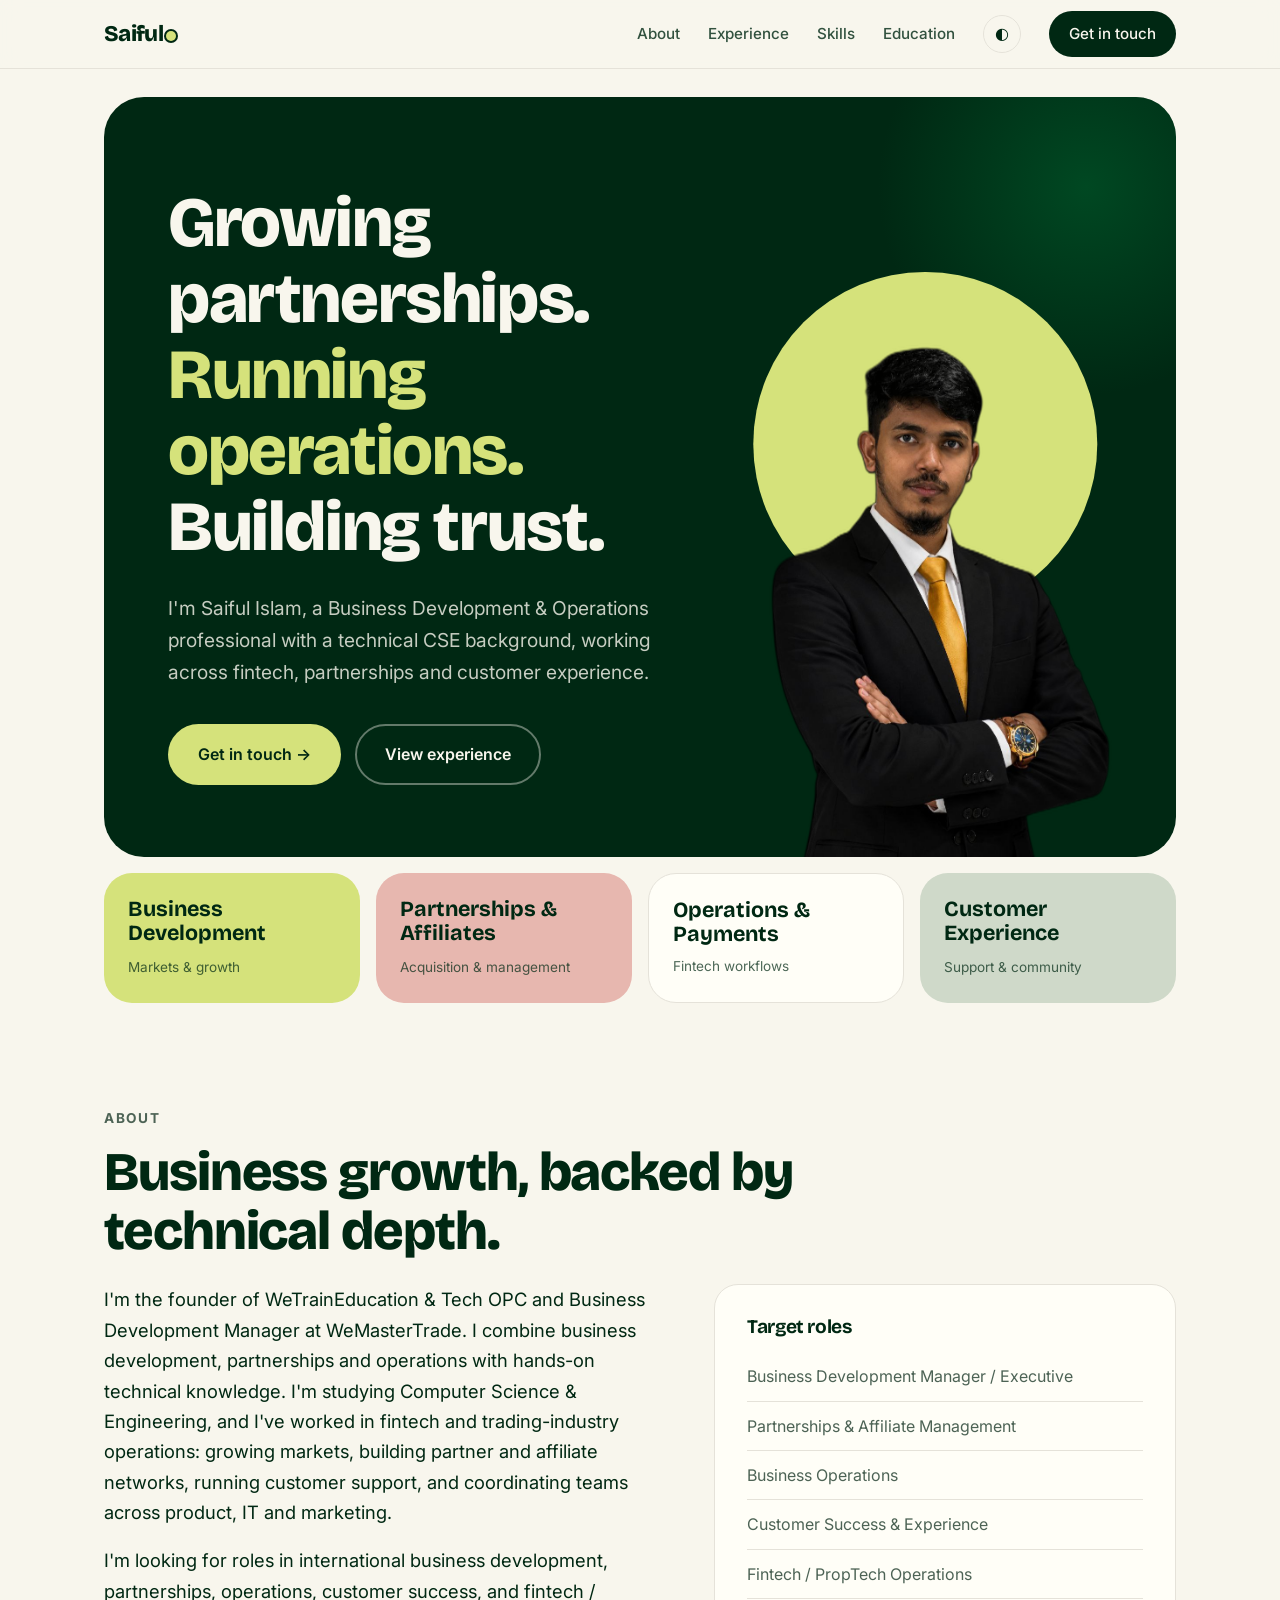
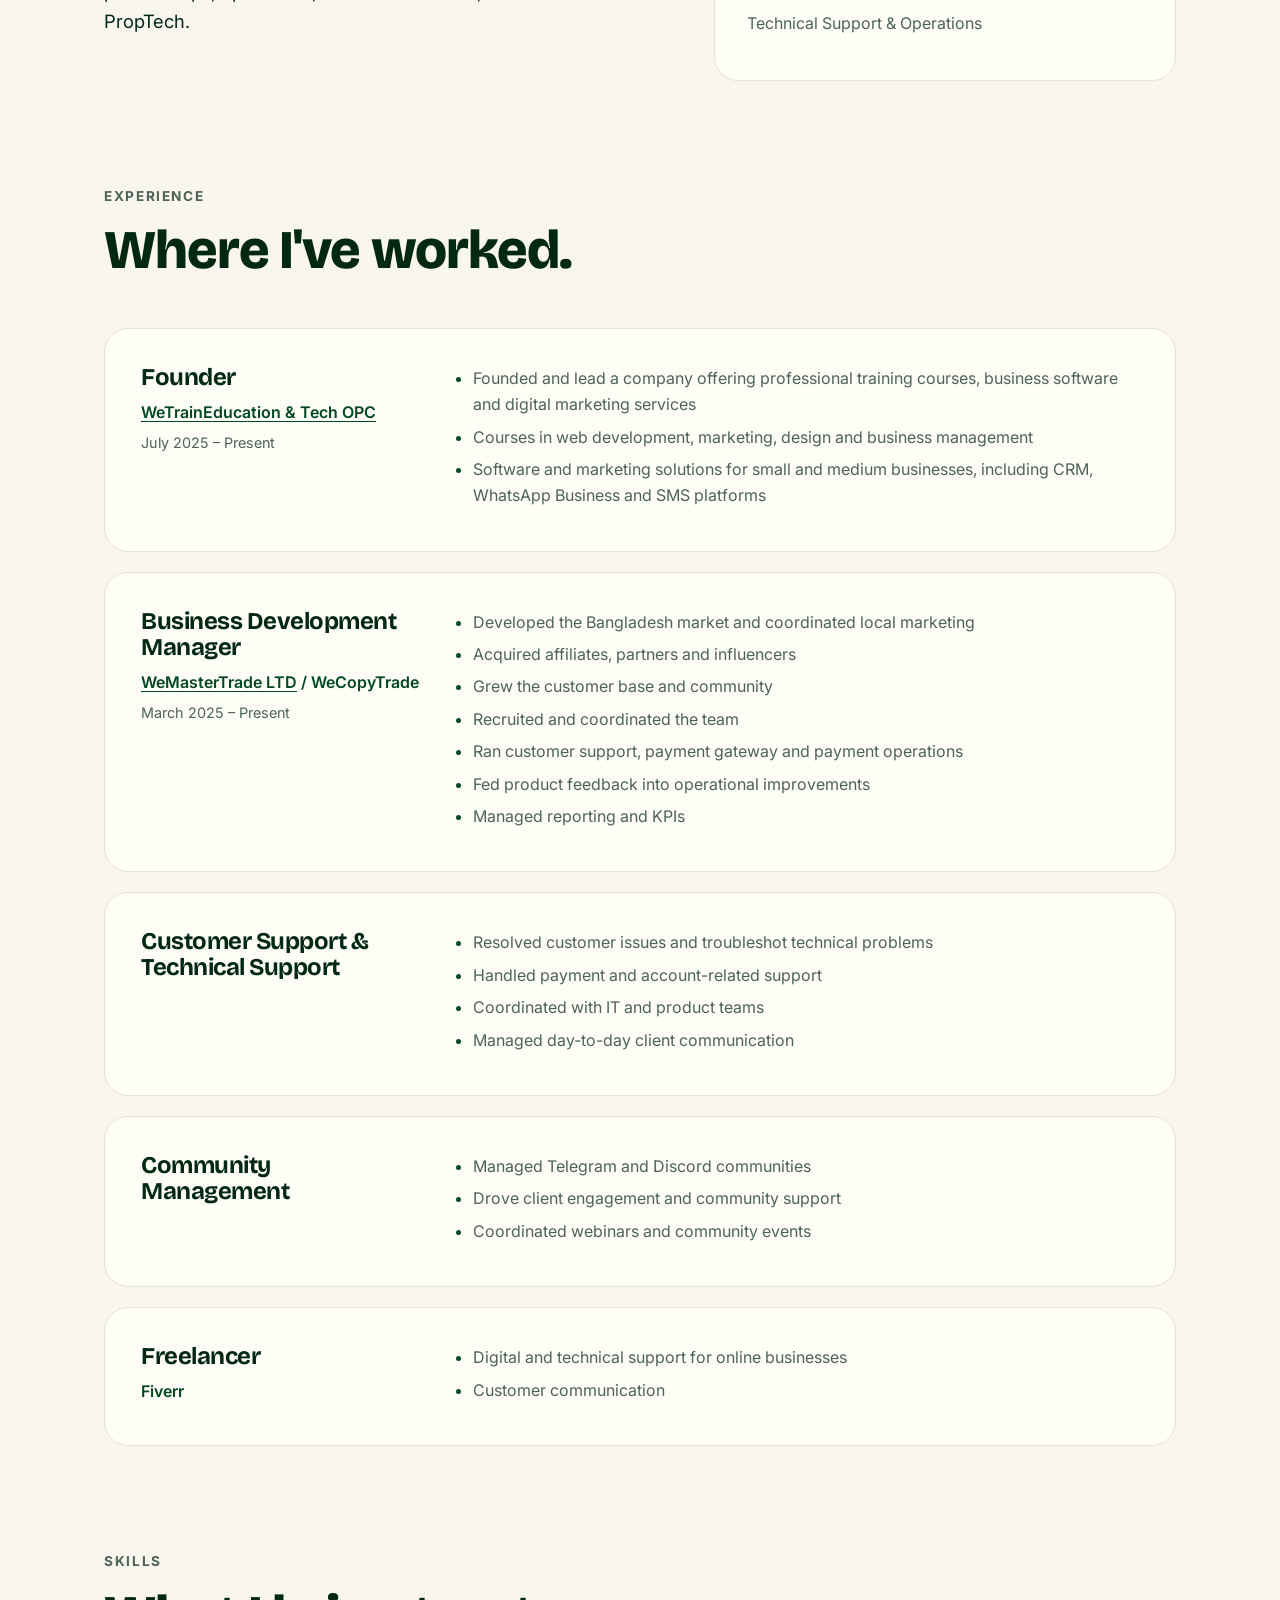
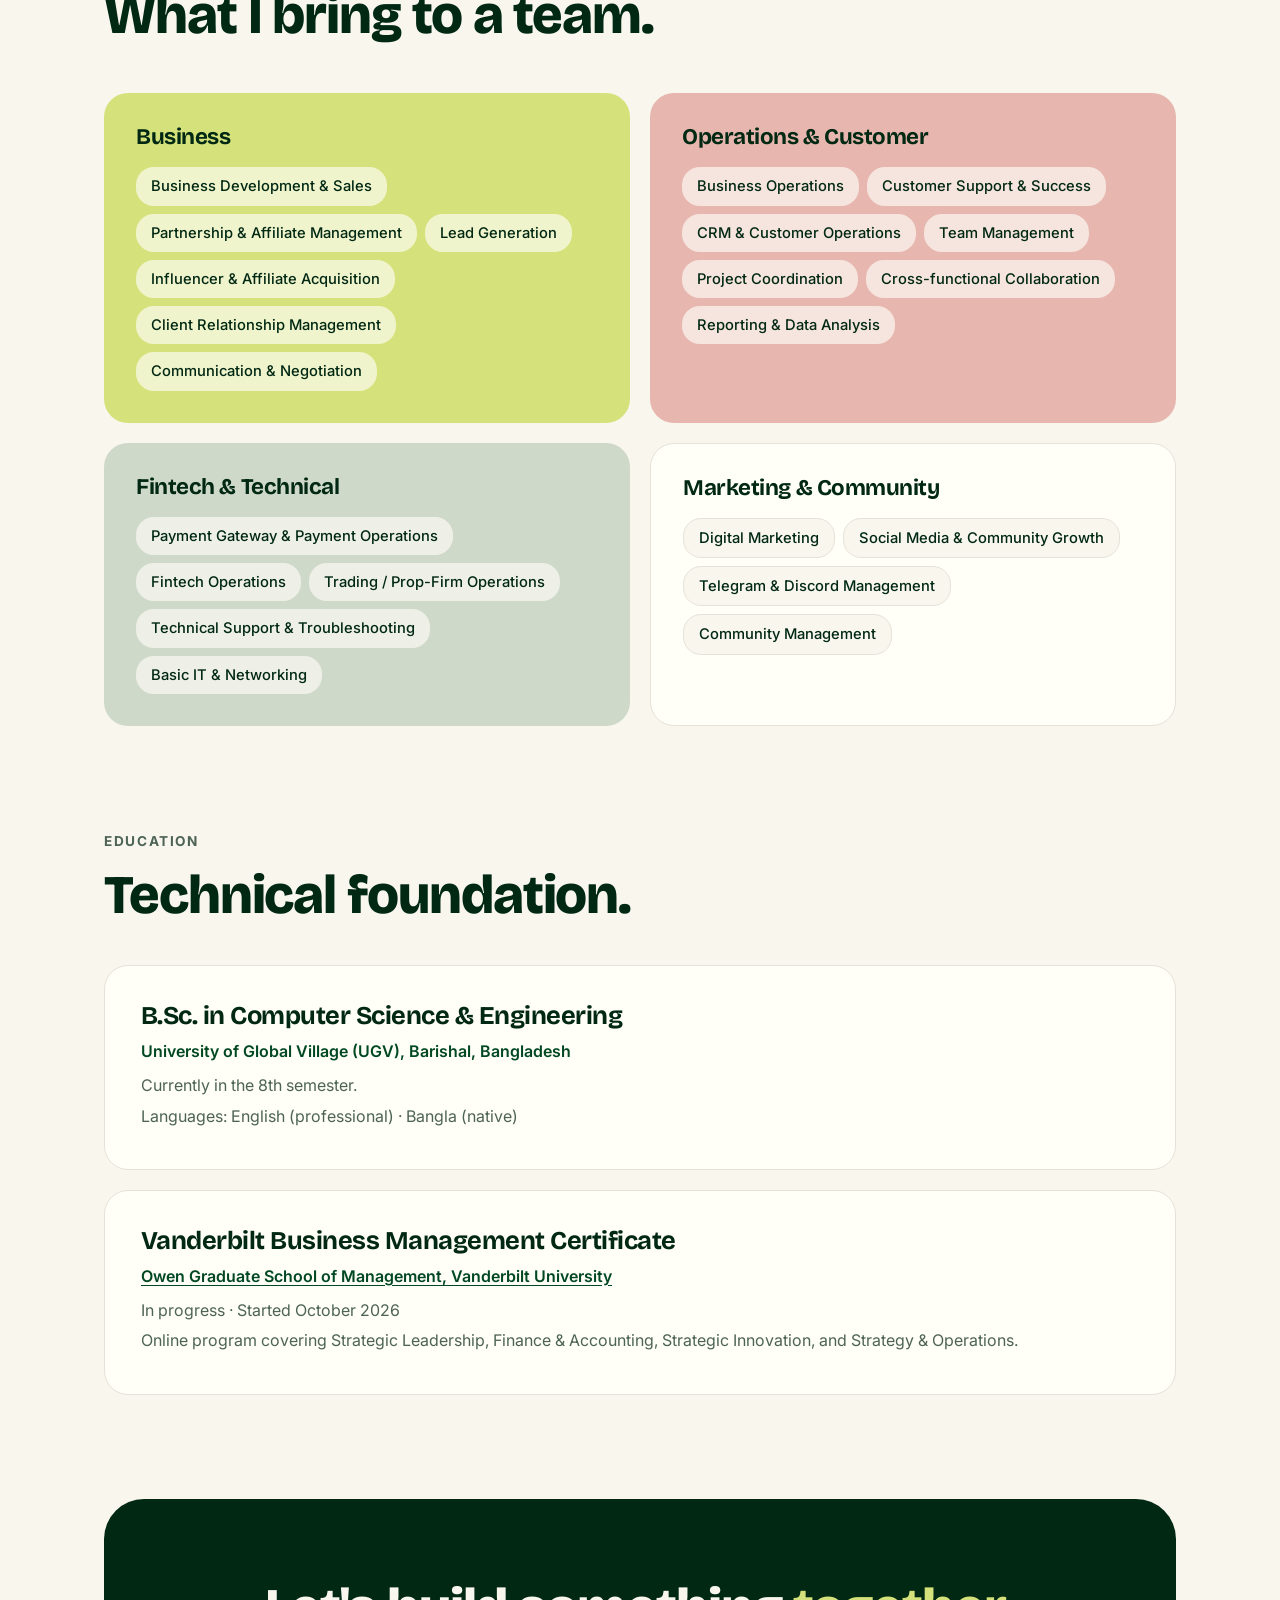
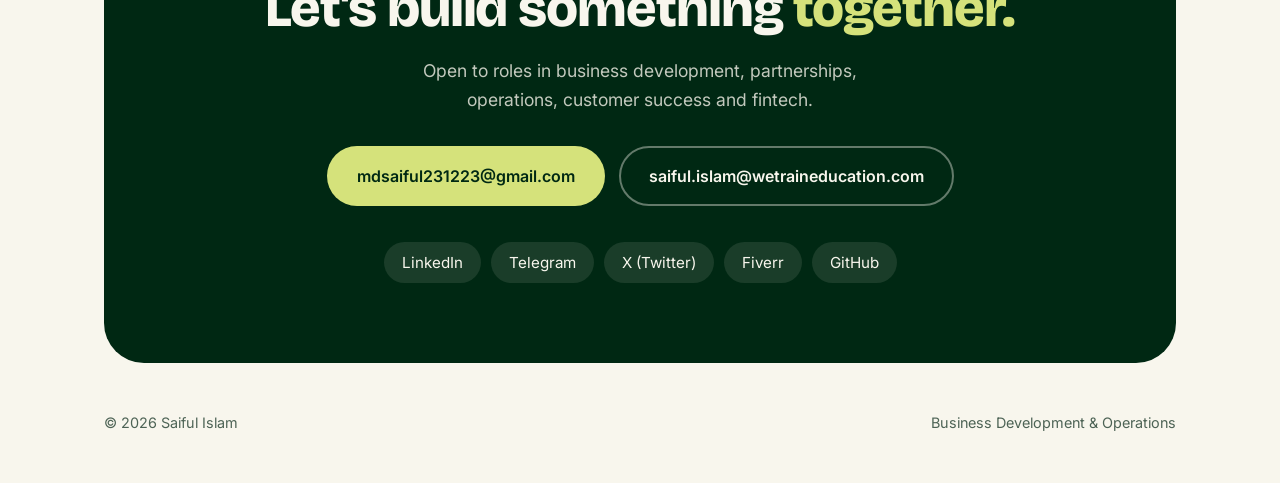
==== commit b37285ac: "Improve responsive layout across phone, tablet and large screens Co-Authored-By: Claude Sonnet 5.5 <" ====
--- a/index.html
+++ b/index.html
@@ -3,8 +3,12 @@
 <head>
   <meta charset="utf-8">
   <meta name="viewport" content="width=device-width, initial-scale=1">
+  <meta name="theme-color" content="#002813">
   <title>Saiful Islam | Business Development &amp; Operations</title>
   <meta name="description" content="Saiful Islam: Business Development &amp; Operations professional with a technical CSE background. Partnerships, fintech operations and customer experience.">
+  <link rel="icon" href="favicon.svg" type="image/svg+xml">
+  <link rel="icon" href="favicon-48.png" sizes="48x48" type="image/png">
+  <link rel="apple-touch-icon" href="apple-touch-icon.png">
   <link rel="preconnect" href="https://fonts.googleapis.com">
   <link rel="preconnect" href="https://fonts.gstatic.com" crossorigin>
   <link href="https://fonts.googleapis.com/css2?family=Bricolage+Grotesque:opsz,wght@12..96,600;12..96,800&family=Inter:wght@400;500;600&display=swap" rel="stylesheet">
@@ -226,8 +230,8 @@
           <h2>Let's build something <em>together.</em></h2>
           <p>Open to roles in business development, partnerships, operations, customer success and fintech.</p>
           <div class="cta">
-            <a class="btn lime" href="mailto:mdsaiful231223@gmail.com">mdsaiful231223@gmail.com</a>
-            <a class="btn ghost" href="mailto:saiful.islam@wetraineducation.com">saiful.islam@wetraineducation.com</a>
+            <a class="btn lime" href="mailto:mdsaiful231223@gmail.com">mdsaiful231223@<wbr>gmail.com</a>
+            <a class="btn ghost" href="mailto:saiful.islam@wetraineducation.com">saiful.islam@<wbr>wetraineducation.com</a>
           </div>
           <ul class="social-links">
             <li><a href="https://www.linkedin.com/in/md-saiful-islam-080304245/" target="_blank" rel="noopener">LinkedIn</a></li>
--- a/style.css
+++ b/style.css
@@ -181,35 +181,74 @@
 footer { padding: 48px 0; color: var(--muted); font-size: .9rem; }
 footer .wrap { display: flex; justify-content: space-between; flex-wrap: wrap; gap: 12px; }
 
+/* hero cutout */
+.cutout-wrap { position: relative; z-index: 1; display: flex; justify-content: center; align-items: flex-end; align-self: end; }
+.cutout-circle { position: absolute; top: -24px; left: 50%; transform: translateX(-50%); width: min(400px, 92%); aspect-ratio: 1; border-radius: 50%; background: var(--lime); }
+.hero-photo.cutout { border: 0; border-radius: 0 0 28px 28px; max-height: 600px; object-fit: contain; position: relative; width: auto; max-width: 100%; }
+.hero-panel { padding-bottom: 0; }
+.hero-text { padding-bottom: 72px; }
+.about-grid { margin-top: 24px; }
+.chips li { border-radius: 18px; }
+
+/* accessibility */
+a:focus-visible, button:focus-visible { outline: 3px solid var(--lime); outline-offset: 3px; border-radius: 8px; }
+.skill-box a:focus-visible, .about-card a:focus-visible { outline-color: var(--green-2); }
+@media (prefers-reduced-motion: reduce) {
+  * { transition: none !important; scroll-behavior: auto !important; }
+}
+
+/* large screens */
+@media (min-width: 1440px) {
+  .wrap { max-width: 1280px; }
+  .hero-panel { padding-left: 88px; padding-right: 88px; }
+  body { font-size: 1.05rem; }
+}
+@media (min-width: 1900px) {
+  .wrap { max-width: 1440px; }
+  body { font-size: 1.15rem; }
+}
+
+/* tablets and below */
 @media (max-width: 900px) {
-  .hero-panel { padding: 40px 24px; border-radius: 32px; grid-template-columns: minmax(0, 1fr); gap: 32px; }
-  .hero h1 { font-size: clamp(2rem, 9vw, 3.4rem); overflow-wrap: anywhere; }
+  .hero-panel { padding: 48px 28px 0; border-radius: 32px; gap: 28px; }
+  .hero h1 { font-size: clamp(2rem, 6.2vw, 3.4rem); overflow-wrap: anywhere; }
   .hero-text, .hero-photo { min-width: 0; max-width: 100%; }
-  .hero-photo { max-height: 420px; }
+  .hero-text { padding-bottom: 48px; }
+  .hero-photo.cutout { max-height: 460px; }
   .focus-row { grid-template-columns: repeat(2, 1fr); }
   .about-grid, .job { grid-template-columns: 1fr; gap: 20px; }
   .skill-grid { grid-template-columns: 1fr; }
   .contact-panel { padding: 56px 24px; border-radius: 32px; }
   section { padding-top: 72px; }
 }
+
+/* phones */
 @media (max-width: 720px) {
+  .hero-panel { grid-template-columns: minmax(0, 1fr); padding: 40px 24px 0; }
+  .hero h1 { font-size: clamp(2rem, 9vw, 3.4rem); }
+  .hero-text { padding-bottom: 0; }
+  .theme-btn, .menu-btn { width: 44px; height: 44px; }
   .menu-btn { display: block; }
   nav {
     display: none; position: absolute; top: 68px; left: 0; right: 0;
-    flex-direction: column; align-items: flex-start; gap: 16px;
+    flex-direction: column; align-items: flex-start; gap: 18px;
     padding: 20px 24px; background: var(--bg); border-bottom: 1px solid var(--line);
   }
+  nav a { padding: 4px 0; }
   nav.open { display: flex; }
+  .btn { padding: 14px 24px; }
 }
 @media (max-width: 480px) {
+  .wrap { padding: 0 16px; }
   .focus-row { grid-template-columns: 1fr; }
-  .job { padding: 26px; }
-}
-
-/* hero cutout */
-.cutout-wrap{position:relative;z-index:1;display:flex;justify-content:center;align-items:flex-end;align-self:end}
-.cutout-circle{position:absolute;top:-24px;left:50%;transform:translateX(-50%);width:min(400px,92%);aspect-ratio:1;border-radius:50%;background:var(--lime)}
-.hero-photo.cutout{border:0;border-radius:0 0 28px 28px;max-height:600px;object-fit:contain;position:relative;width:auto;max-width:100%}
-.hero-panel{padding-bottom:0}
-.hero-text{padding-bottom:72px}
-@media(max-width:900px){.hero-text{padding-bottom:0}.hero-photo.cutout{max-height:460px}}
+  .job, .edu, .about-card, .skill-box { padding: 24px; }
+  .hero-panel { padding: 32px 20px 0; border-radius: 28px; }
+  .contact-panel { padding: 44px 20px; border-radius: 28px; }
+  .cta .btn { width: 100%; justify-content: center; }
+  .contact-panel .btn { font-size: .84rem; padding: 14px 12px; overflow-wrap: normal; text-align: center; }
+  section { padding-top: 60px; }
+}
+@media (max-width: 360px) {
+  .hero h1 { font-size: 1.9rem; }
+  .logo { font-size: 1.2rem; }
+}
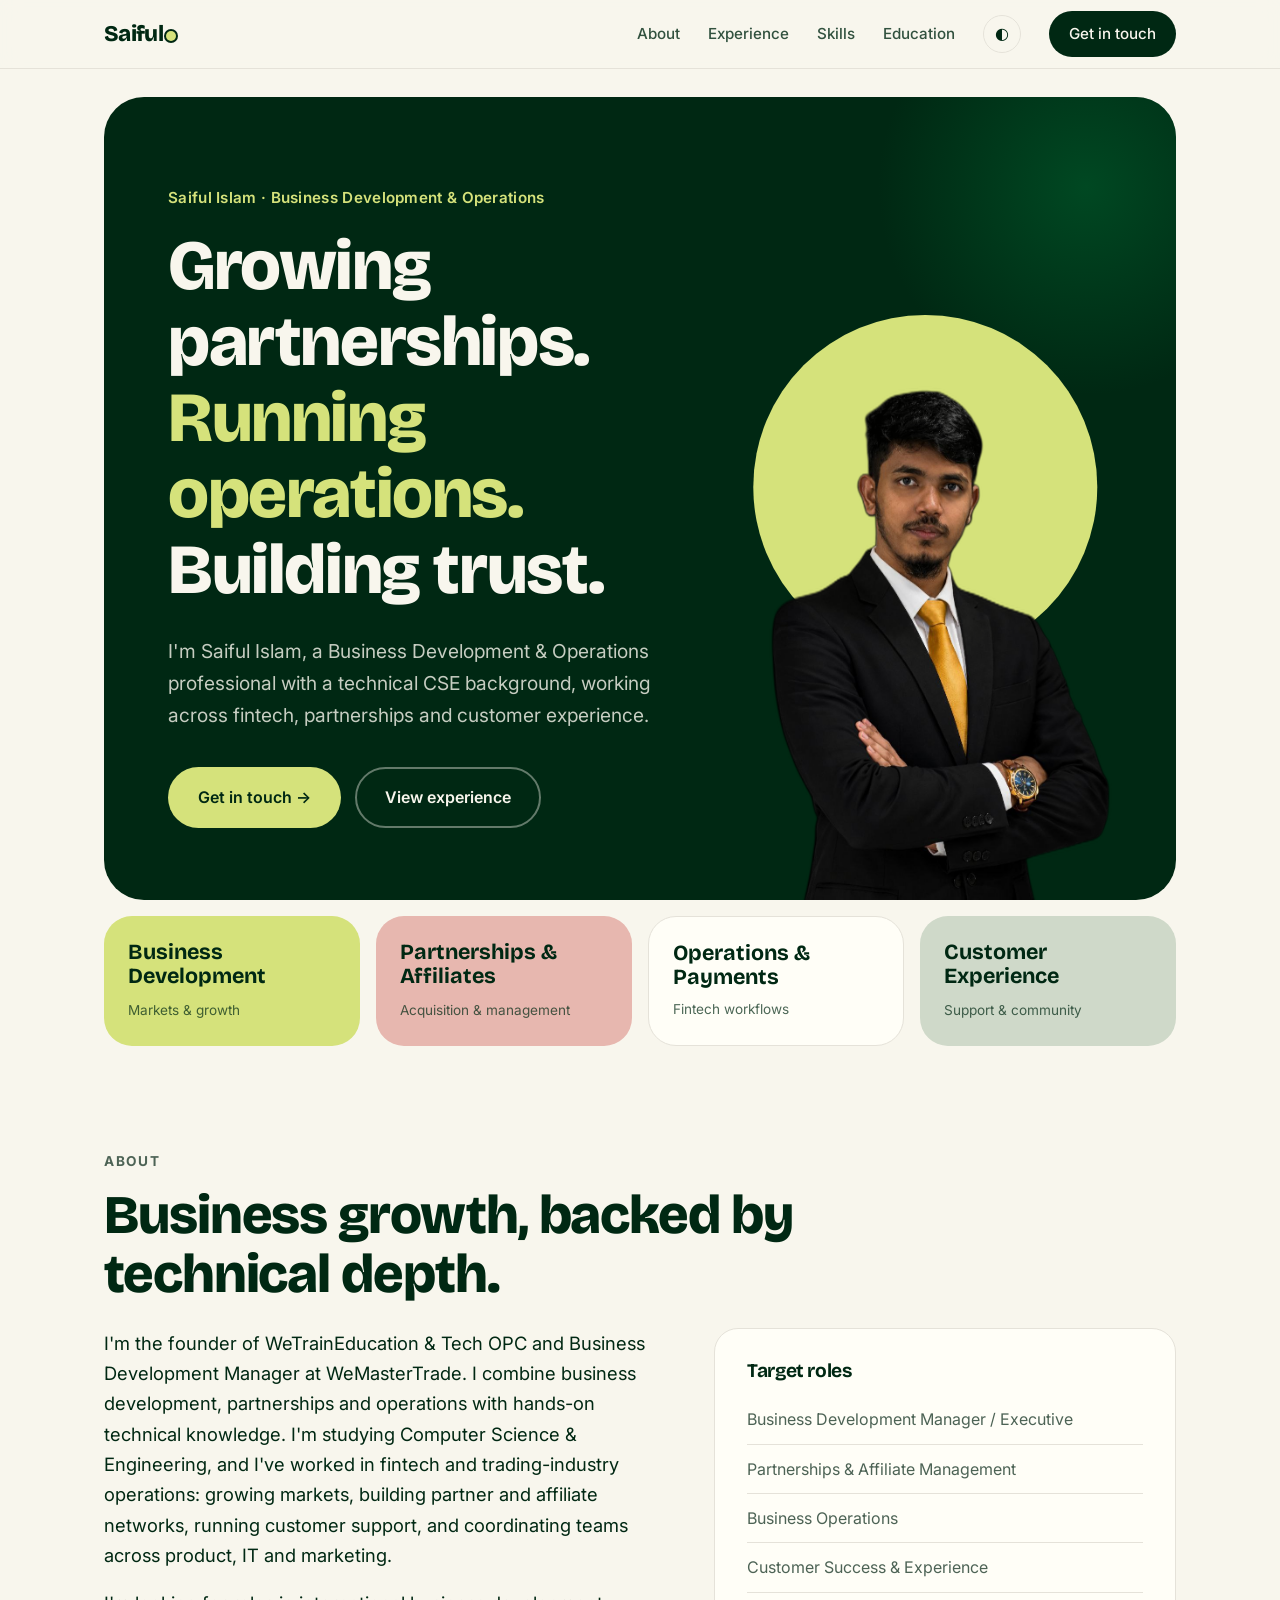
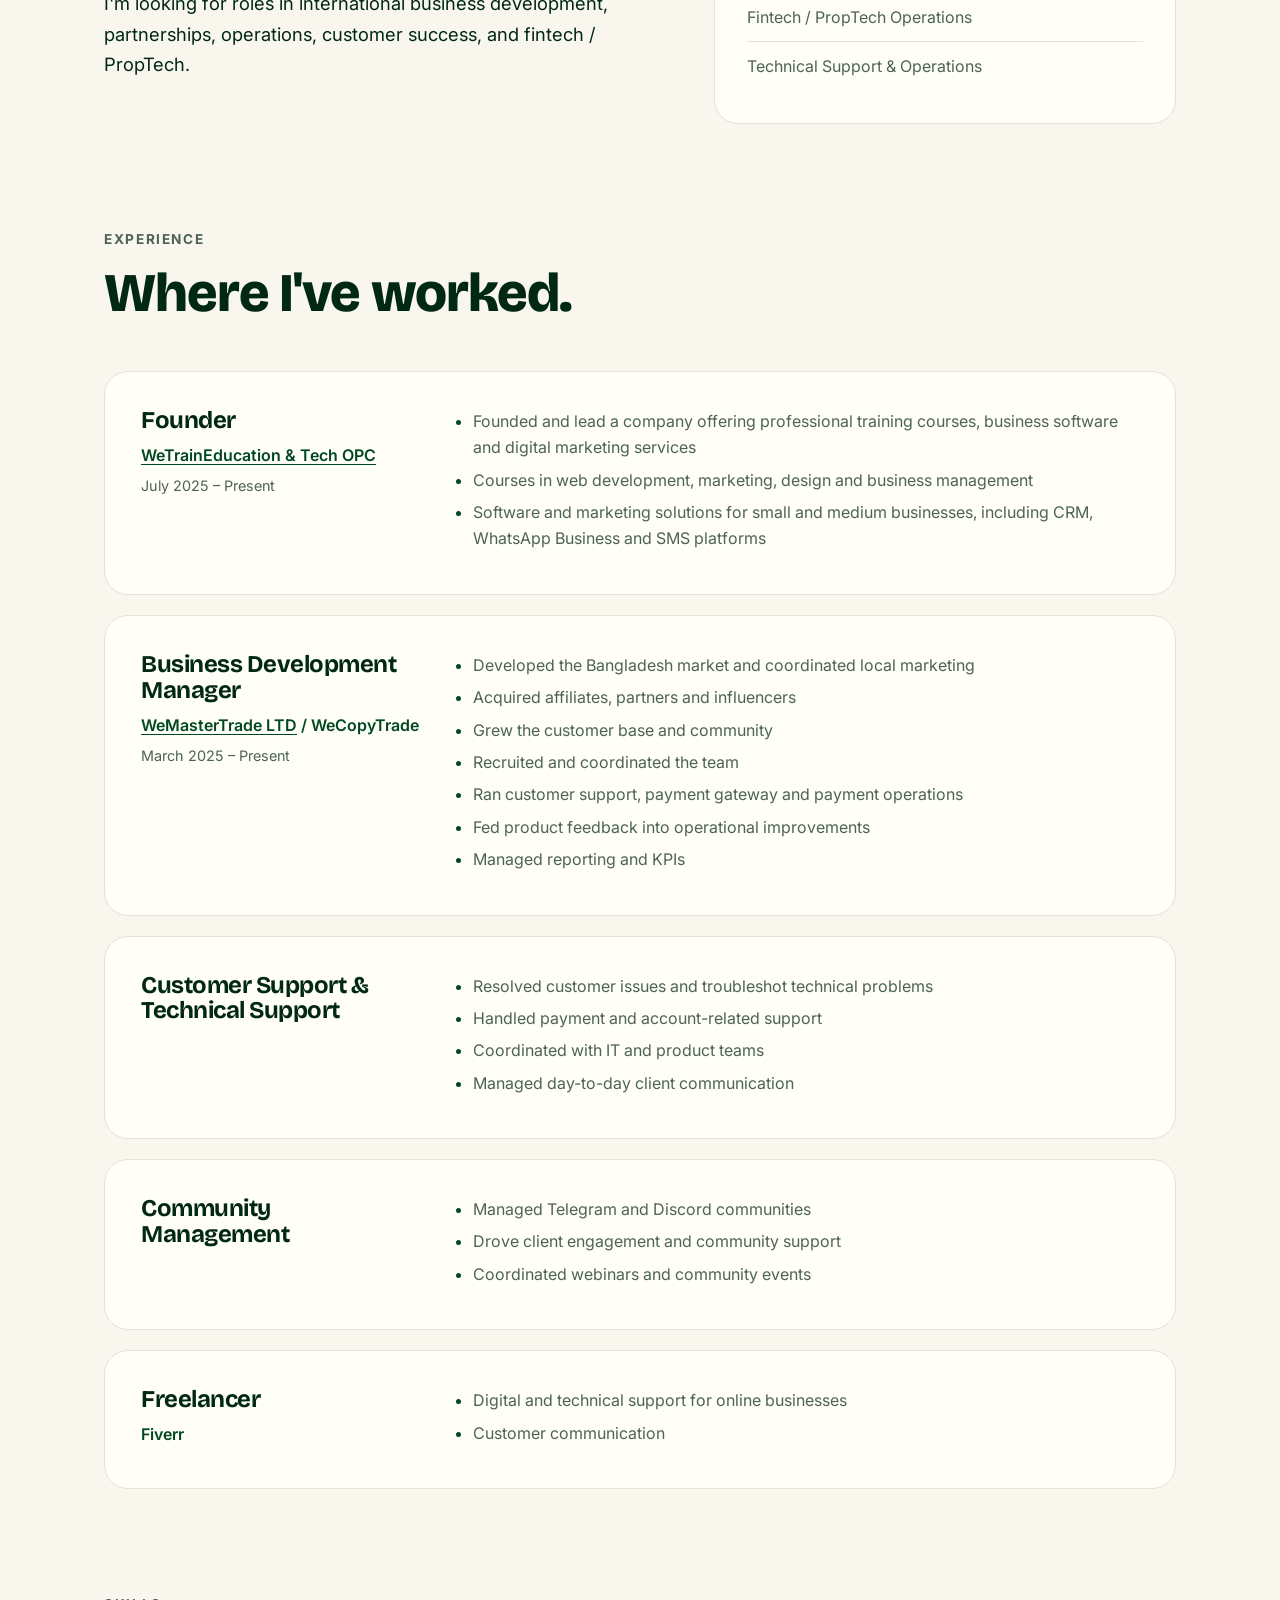
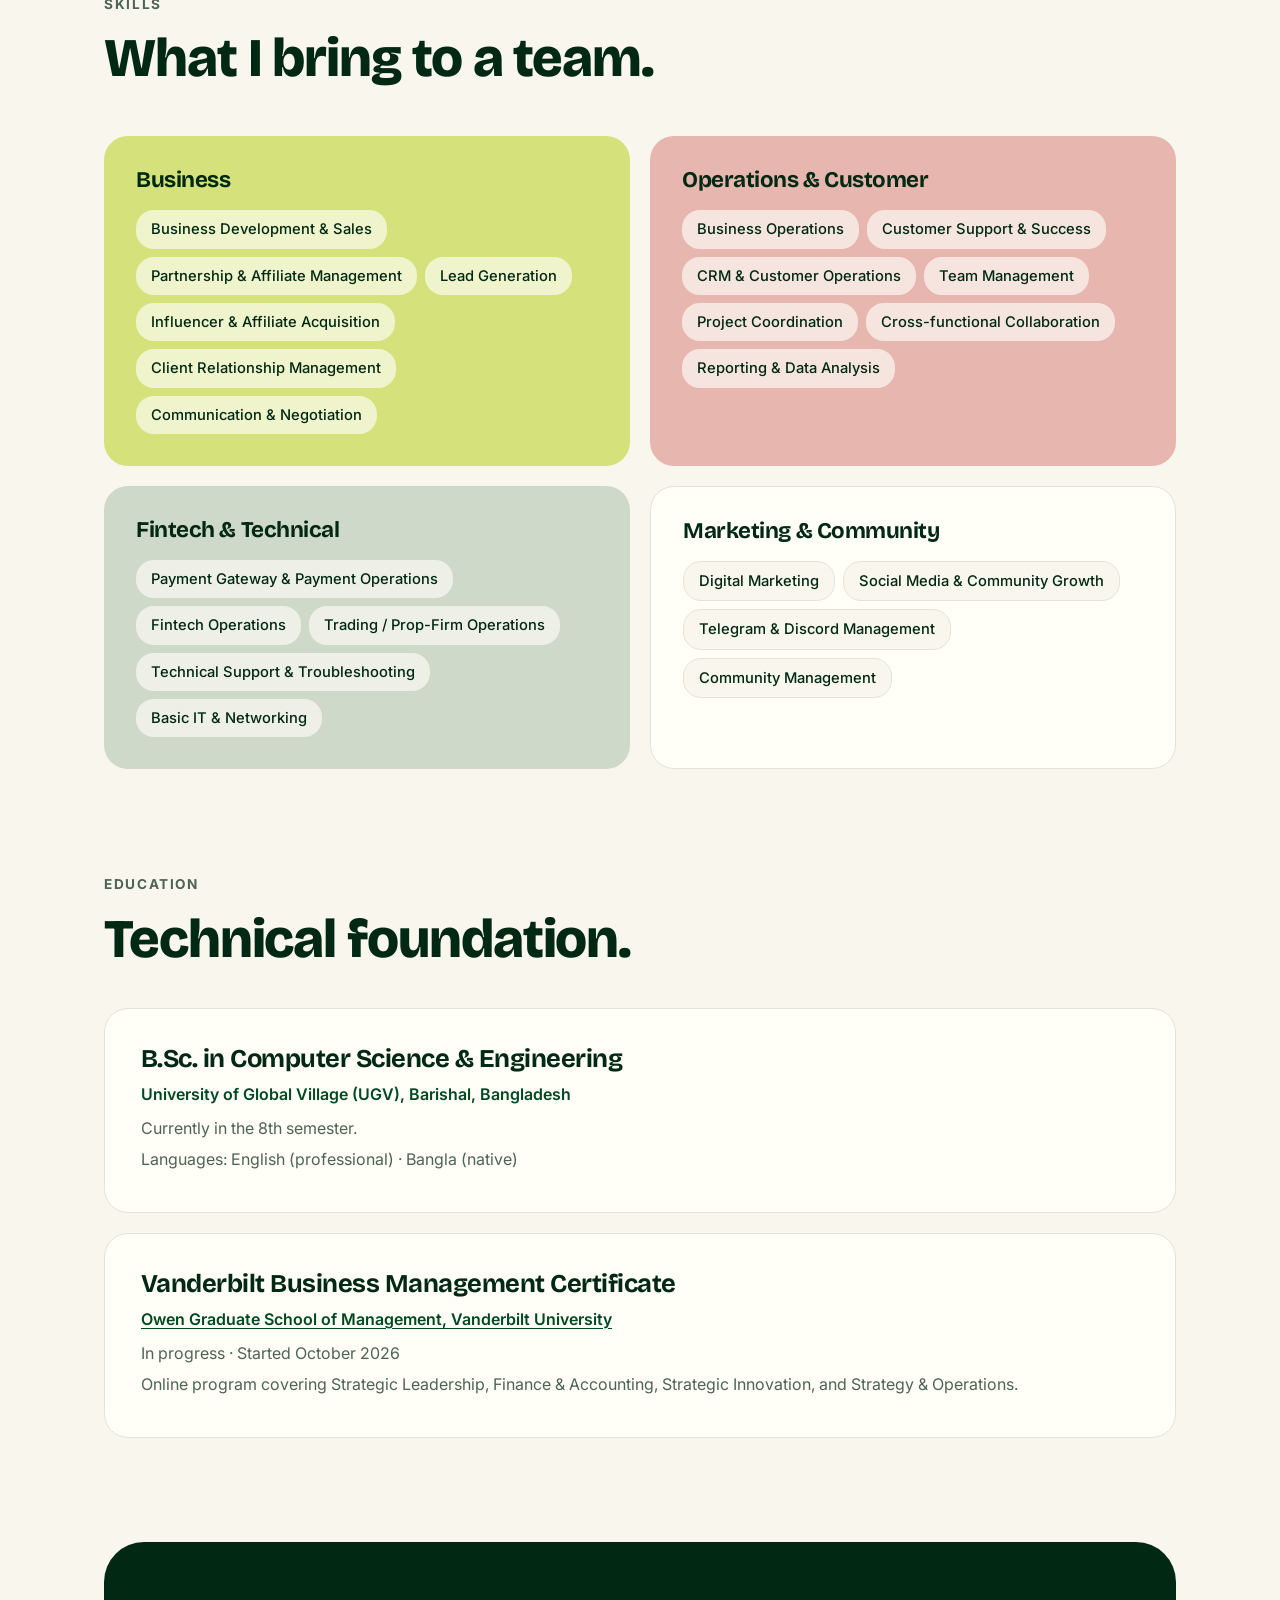
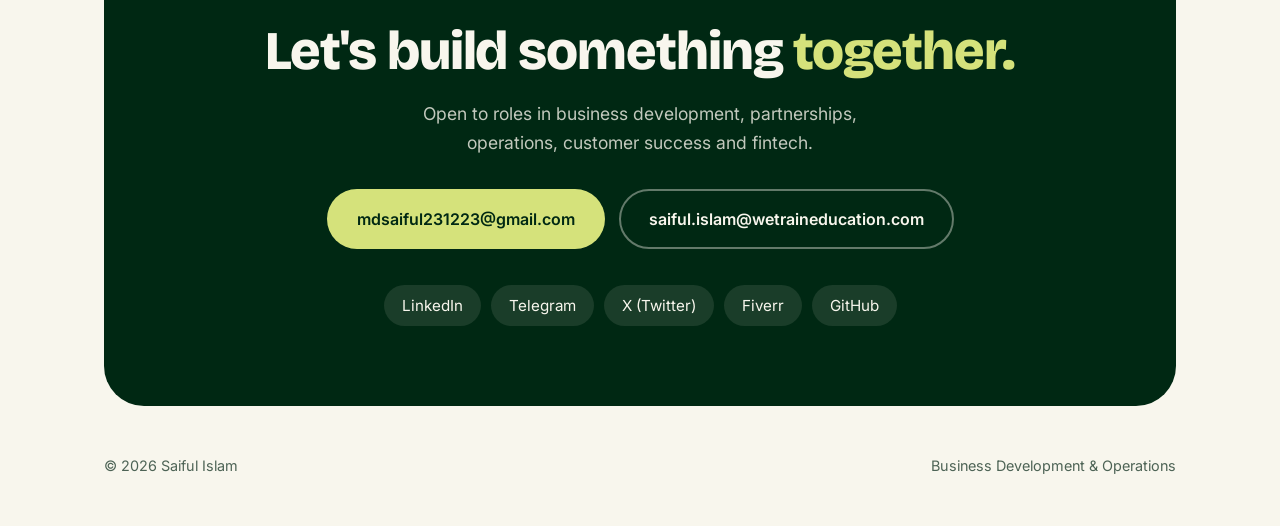
==== commit 76b8ee96: "Add SEO: meta tags, Open Graph, JSON-LD, sitemap, robots, www redirect Co-Authored-By: Claude Sonnet" ====
--- a/index.html
+++ b/index.html
@@ -4,8 +4,112 @@
   <meta charset="utf-8">
   <meta name="viewport" content="width=device-width, initial-scale=1">
   <meta name="theme-color" content="#002813">
-  <title>Saiful Islam | Business Development &amp; Operations</title>
-  <meta name="description" content="Saiful Islam: Business Development &amp; Operations professional with a technical CSE background. Partnerships, fintech operations and customer experience.">
+  <meta name="description" content="Saiful Islam (Md Saiful Islam) is a Business Development and Operations professional from Bangladesh: founder of WeTrainEducation &amp; Tech and Business Development Manager at WeMasterTrade. Partnerships, fintech and customer experience.">
+  <meta name="author" content="Saiful Islam">
+  <meta name="robots" content="index, follow, max-image-preview:large">
+  <link rel="canonical" href="https://saifulislam.business/">
+  <meta property="og:type" content="profile">
+  <meta property="og:site_name" content="Saiful Islam">
+  <meta property="og:title" content="Saiful Islam | Business Development &amp; Partnerships Manager">
+  <meta property="og:description" content="Business Development &amp; Operations professional: partnerships, fintech and customer experience. Founder of WeTrainEducation &amp; Tech.">
+  <meta property="og:url" content="https://saifulislam.business/">
+  <meta property="og:image" content="https://saifulislam.business/images/og-image.png">
+  <meta property="og:image:width" content="1200">
+  <meta property="og:image:height" content="630">
+  <meta property="og:image:alt" content="Saiful Islam, Business Development and Operations professional">
+  <meta property="profile:first_name" content="Saiful">
+  <meta property="profile:last_name" content="Islam">
+  <meta name="twitter:card" content="summary_large_image">
+  <meta name="twitter:site" content="@saifulb410">
+  <meta name="twitter:creator" content="@saifulb410">
+  <meta name="twitter:title" content="Saiful Islam | Business Development &amp; Partnerships Manager">
+  <meta name="twitter:description" content="Business Development &amp; Operations professional: partnerships, fintech and customer experience.">
+  <meta name="twitter:image" content="https://saifulislam.business/images/og-image.png">
+  <script type="application/ld+json">
+{
+  "@context": "https://schema.org",
+  "@graph": [
+    {
+      "@type": "WebSite",
+      "@id": "https://saifulislam.business/#website",
+      "url": "https://saifulislam.business/",
+      "name": "Saiful Islam",
+      "inLanguage": "en"
+    },
+    {
+      "@type": "ProfilePage",
+      "@id": "https://saifulislam.business/#profilepage",
+      "url": "https://saifulislam.business/",
+      "name": "Saiful Islam | Business Development & Partnerships Manager",
+      "isPartOf": {
+        "@id": "https://saifulislam.business/#website"
+      },
+      "about": {
+        "@id": "https://saifulislam.business/#person"
+      },
+      "inLanguage": "en"
+    },
+    {
+      "@type": "Person",
+      "@id": "https://saifulislam.business/#person",
+      "name": "Saiful Islam",
+      "alternateName": [
+        "Md Saiful Islam",
+        "Md. Saiful Islam",
+        "saifulb410"
+      ],
+      "url": "https://saifulislam.business/",
+      "image": "https://saifulislam.business/images/og-image.png",
+      "jobTitle": "Business Development Manager",
+      "description": "Business Development & Operations professional with a technical CSE background, working across partnerships, fintech and customer experience.",
+      "nationality": {
+        "@type": "Country",
+        "name": "Bangladesh"
+      },
+      "worksFor": {
+        "@type": "Organization",
+        "name": "WeMasterTrade LTD",
+        "url": "https://wemastertrade.com/"
+      },
+      "alumniOf": {
+        "@type": "CollegeOrUniversity",
+        "name": "University of Global Village (UGV)",
+        "address": {
+          "@type": "PostalAddress",
+          "addressLocality": "Barishal",
+          "addressCountry": "BD"
+        }
+      },
+      "knowsAbout": [
+        "Business Development",
+        "Partnership Management",
+        "Affiliate Management",
+        "Fintech Operations",
+        "Customer Success",
+        "Community Management",
+        "Payment Operations",
+        "Lead Generation"
+      ],
+      "sameAs": [
+        "https://www.linkedin.com/in/md-saiful-islam-080304245/",
+        "https://x.com/saifulb410",
+        "https://www.fiverr.com/sellers/saifulb410",
+        "https://github.com/saifulb410",
+        "https://t.me/saifulb410"
+      ]
+    },
+    {
+      "@type": "Organization",
+      "name": "WeTrainEducation & Tech OPC",
+      "url": "https://www.wetraineducation.com/",
+      "founder": {
+        "@id": "https://saifulislam.business/#person"
+      }
+    }
+  ]
+}
+  </script>
+  <title>Saiful Islam | Business Development &amp; Partnerships Manager</title>
   <link rel="icon" href="favicon.svg" type="image/svg+xml">
   <link rel="icon" href="favicon-48.png" sizes="48x48" type="image/png">
   <link rel="apple-touch-icon" href="apple-touch-icon.png">
@@ -35,6 +139,7 @@
       <div class="wrap">
         <div class="hero-panel">
           <div class="hero-text">
+            <p class="hero-name">Saiful Islam · Business Development &amp; Operations</p>
             <h1>Growing partnerships. <em>Running operations.</em> Building trust.</h1>
             <p class="lead">I'm Saiful Islam, a Business Development &amp; Operations professional with a technical CSE background, working across fintech, partnerships and customer experience.</p>
             <div class="cta">
@@ -234,11 +339,11 @@
             <a class="btn ghost" href="mailto:saiful.islam@wetraineducation.com">saiful.islam@<wbr>wetraineducation.com</a>
           </div>
           <ul class="social-links">
-            <li><a href="https://www.linkedin.com/in/md-saiful-islam-080304245/" target="_blank" rel="noopener">LinkedIn</a></li>
-            <li><a href="https://t.me/saifulb410" target="_blank" rel="noopener">Telegram</a></li>
-            <li><a href="https://x.com/saifulb410" target="_blank" rel="noopener">X (Twitter)</a></li>
-            <li><a href="https://www.fiverr.com/sellers/saifulb410" target="_blank" rel="noopener">Fiverr</a></li>
-            <li><a href="https://github.com/saifulb410" target="_blank" rel="noopener">GitHub</a></li>
+            <li><a href="https://www.linkedin.com/in/md-saiful-islam-080304245/" target="_blank" rel="me noopener">LinkedIn</a></li>
+            <li><a href="https://t.me/saifulb410" target="_blank" rel="me noopener">Telegram</a></li>
+            <li><a href="https://x.com/saifulb410" target="_blank" rel="me noopener">X (Twitter)</a></li>
+            <li><a href="https://www.fiverr.com/sellers/saifulb410" target="_blank" rel="me noopener">Fiverr</a></li>
+            <li><a href="https://github.com/saifulb410" target="_blank" rel="me noopener">GitHub</a></li>
           </ul>
         </div>
       </div>
--- a/style.css
+++ b/style.css
@@ -252,3 +252,5 @@
   .hero h1 { font-size: 1.9rem; }
   .logo { font-size: 1.2rem; }
 }
+
+.hero-name { color: var(--lime); font-weight: 600; font-size: .95rem; letter-spacing: .02em; margin: 0 0 18px; }
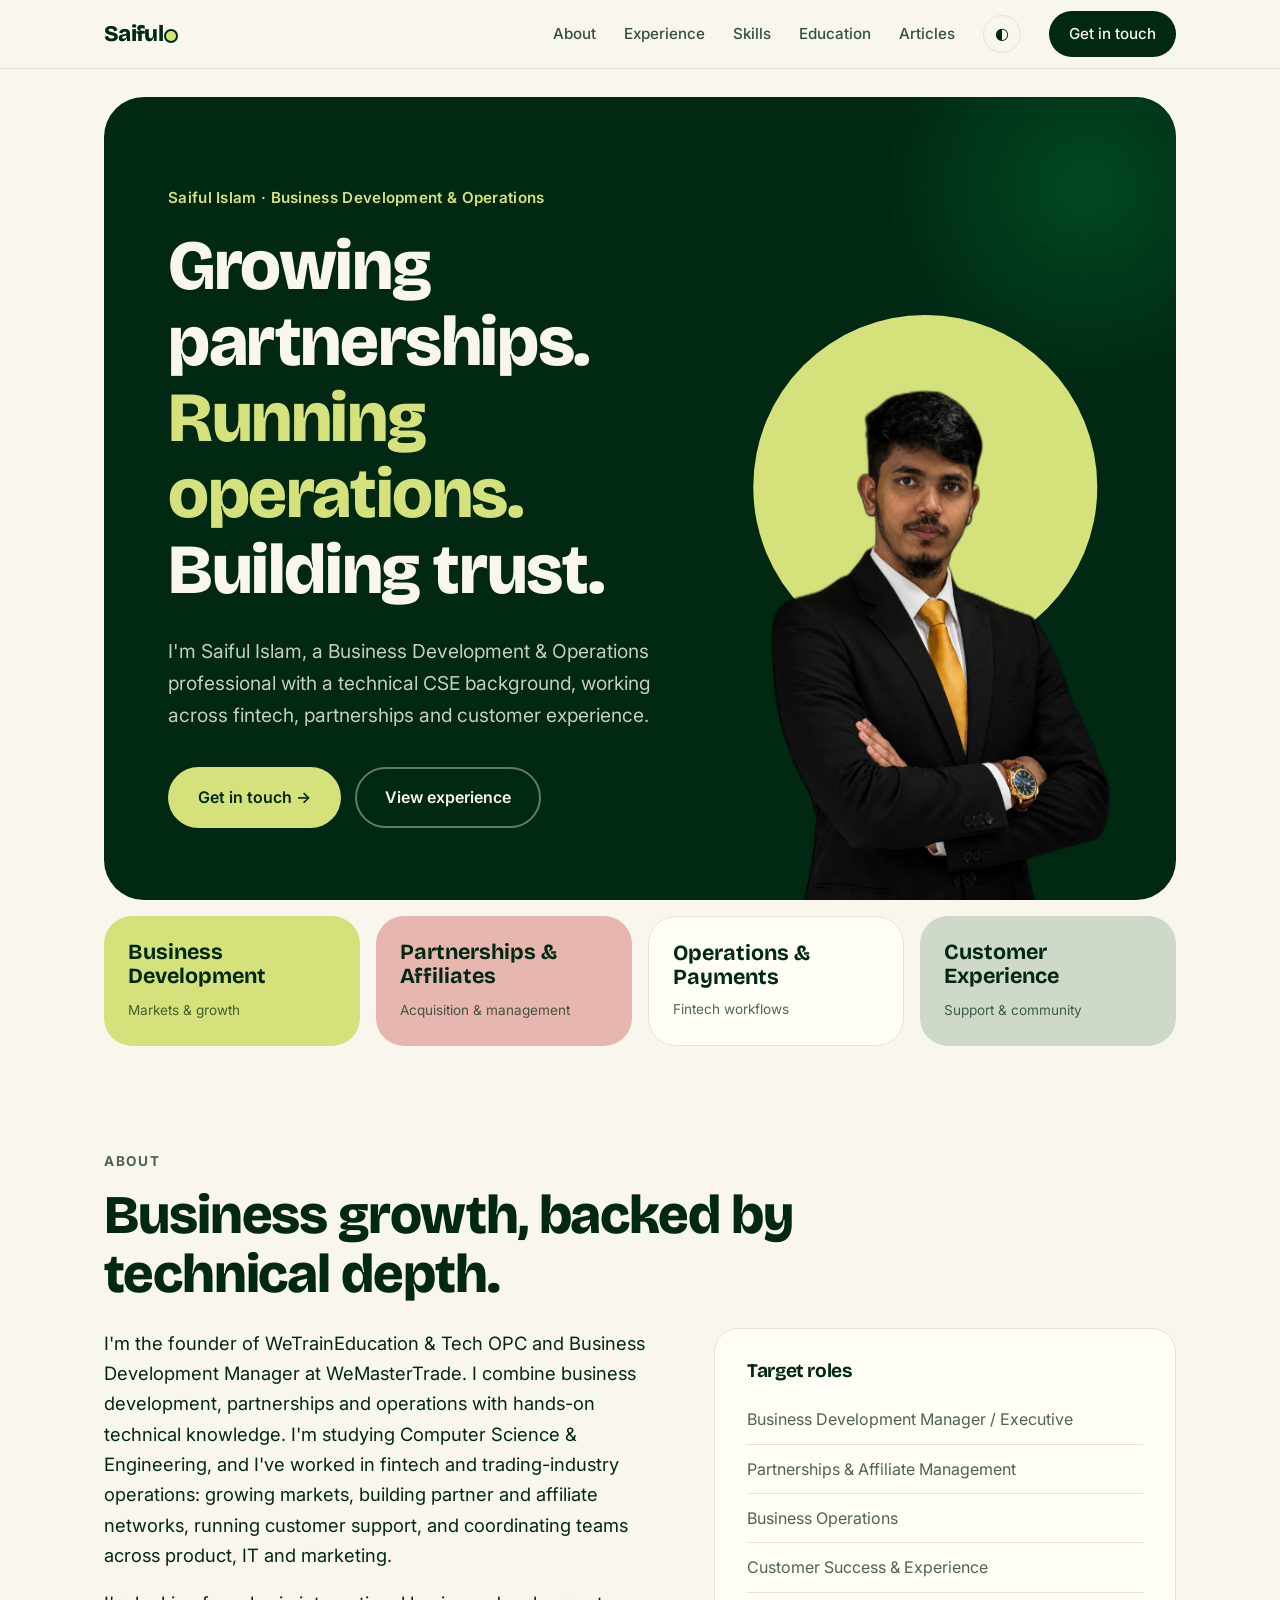
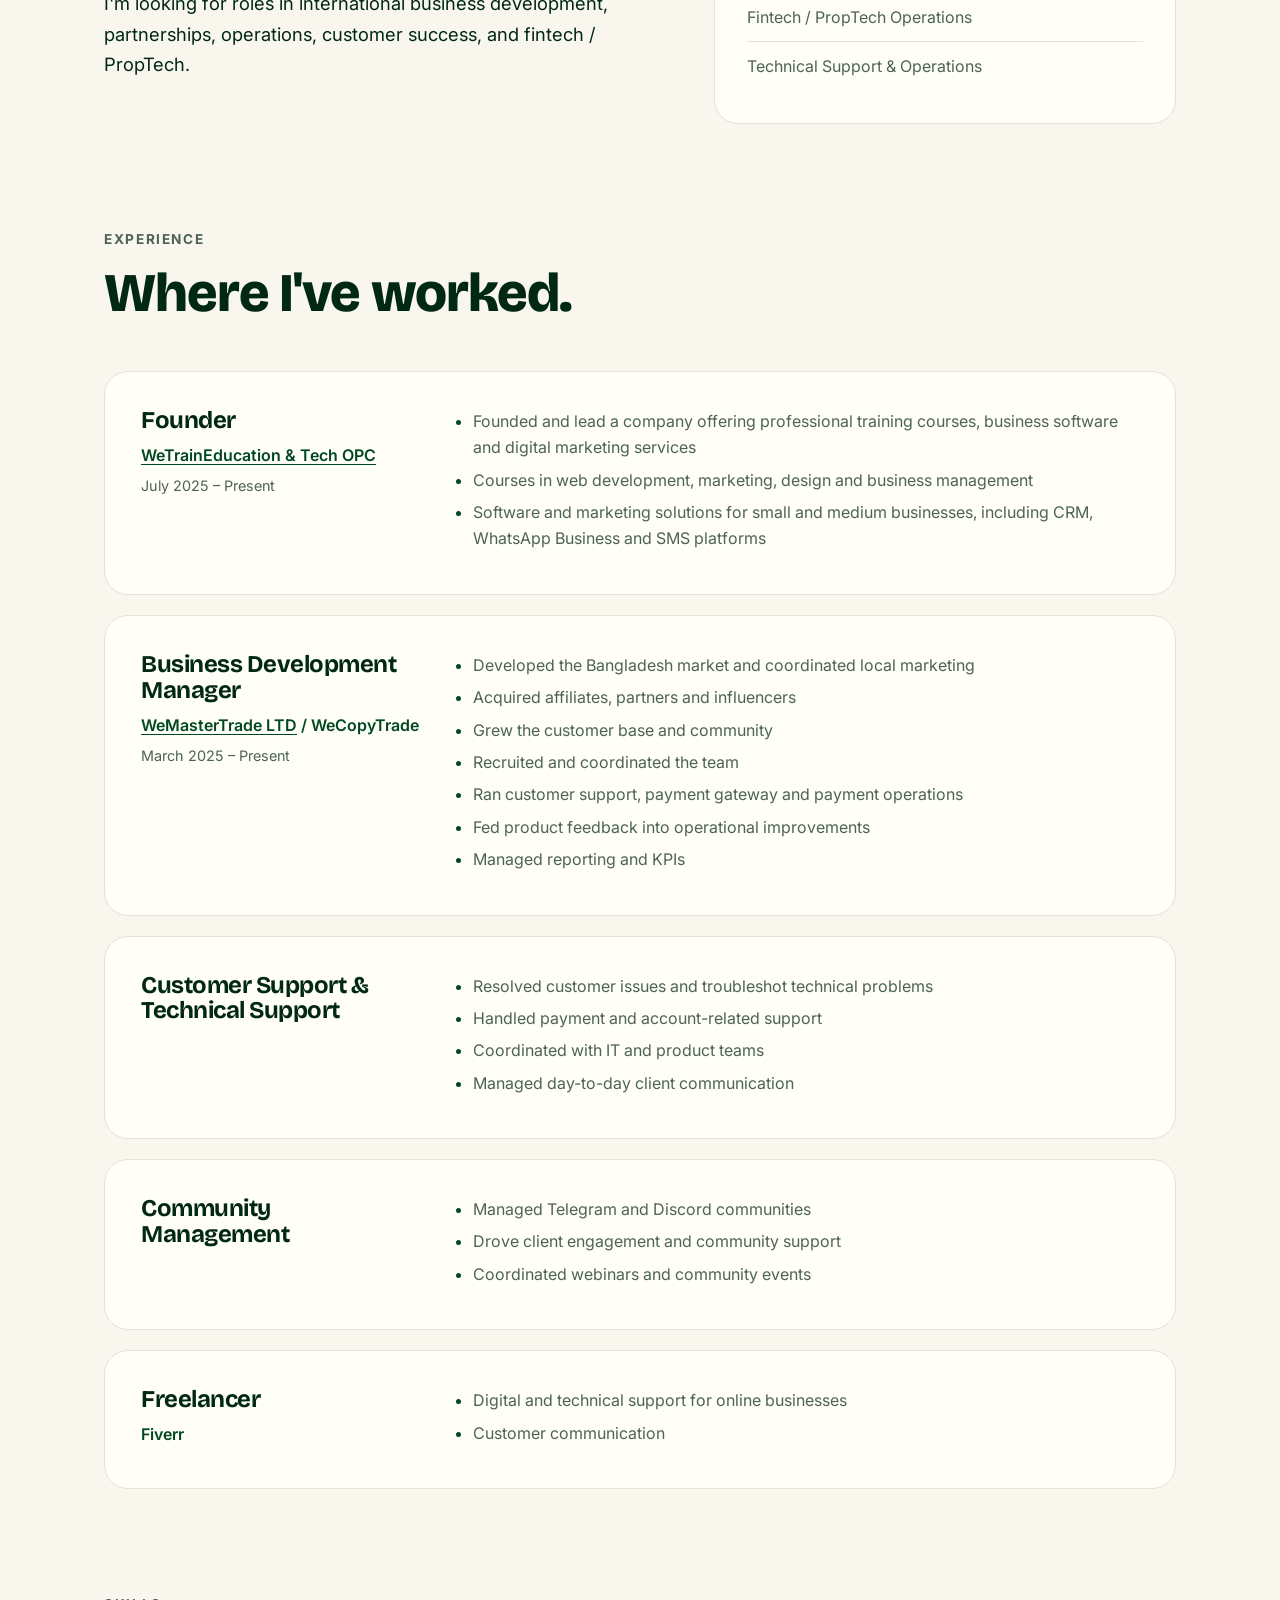
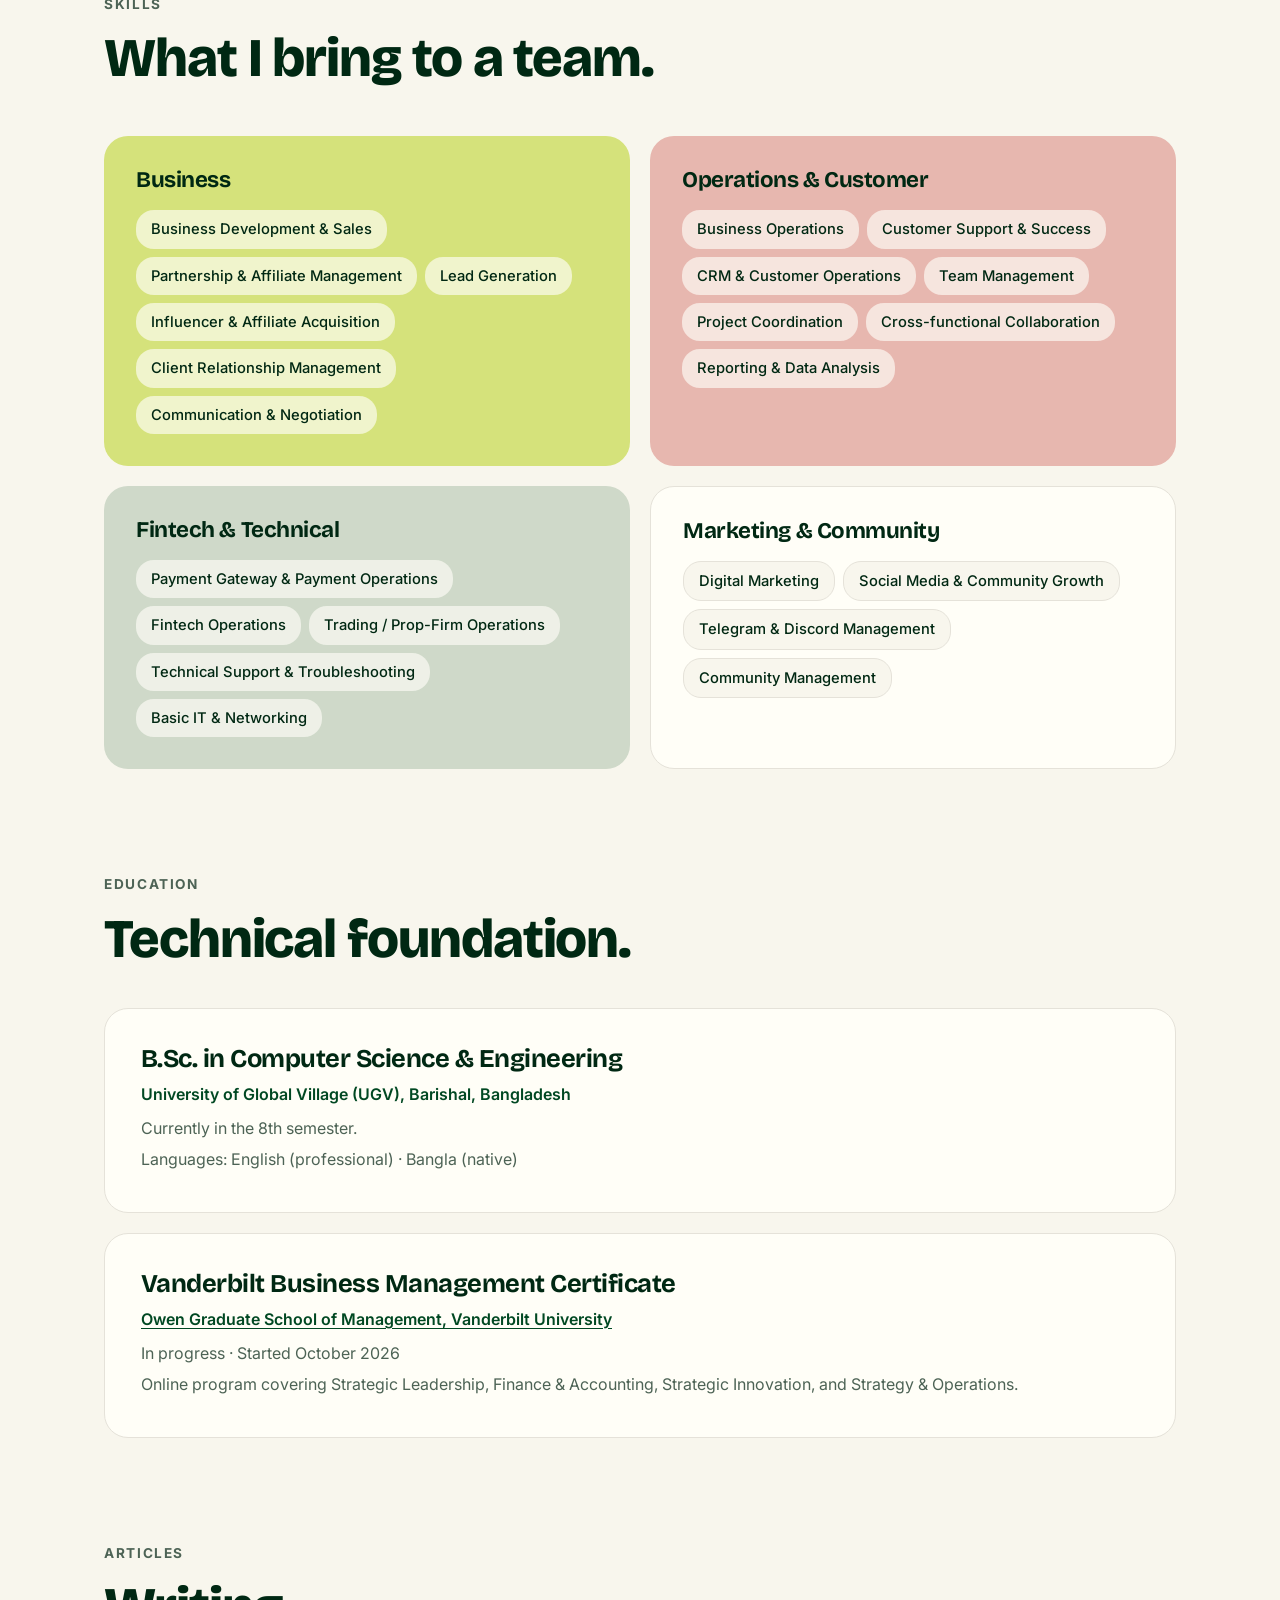
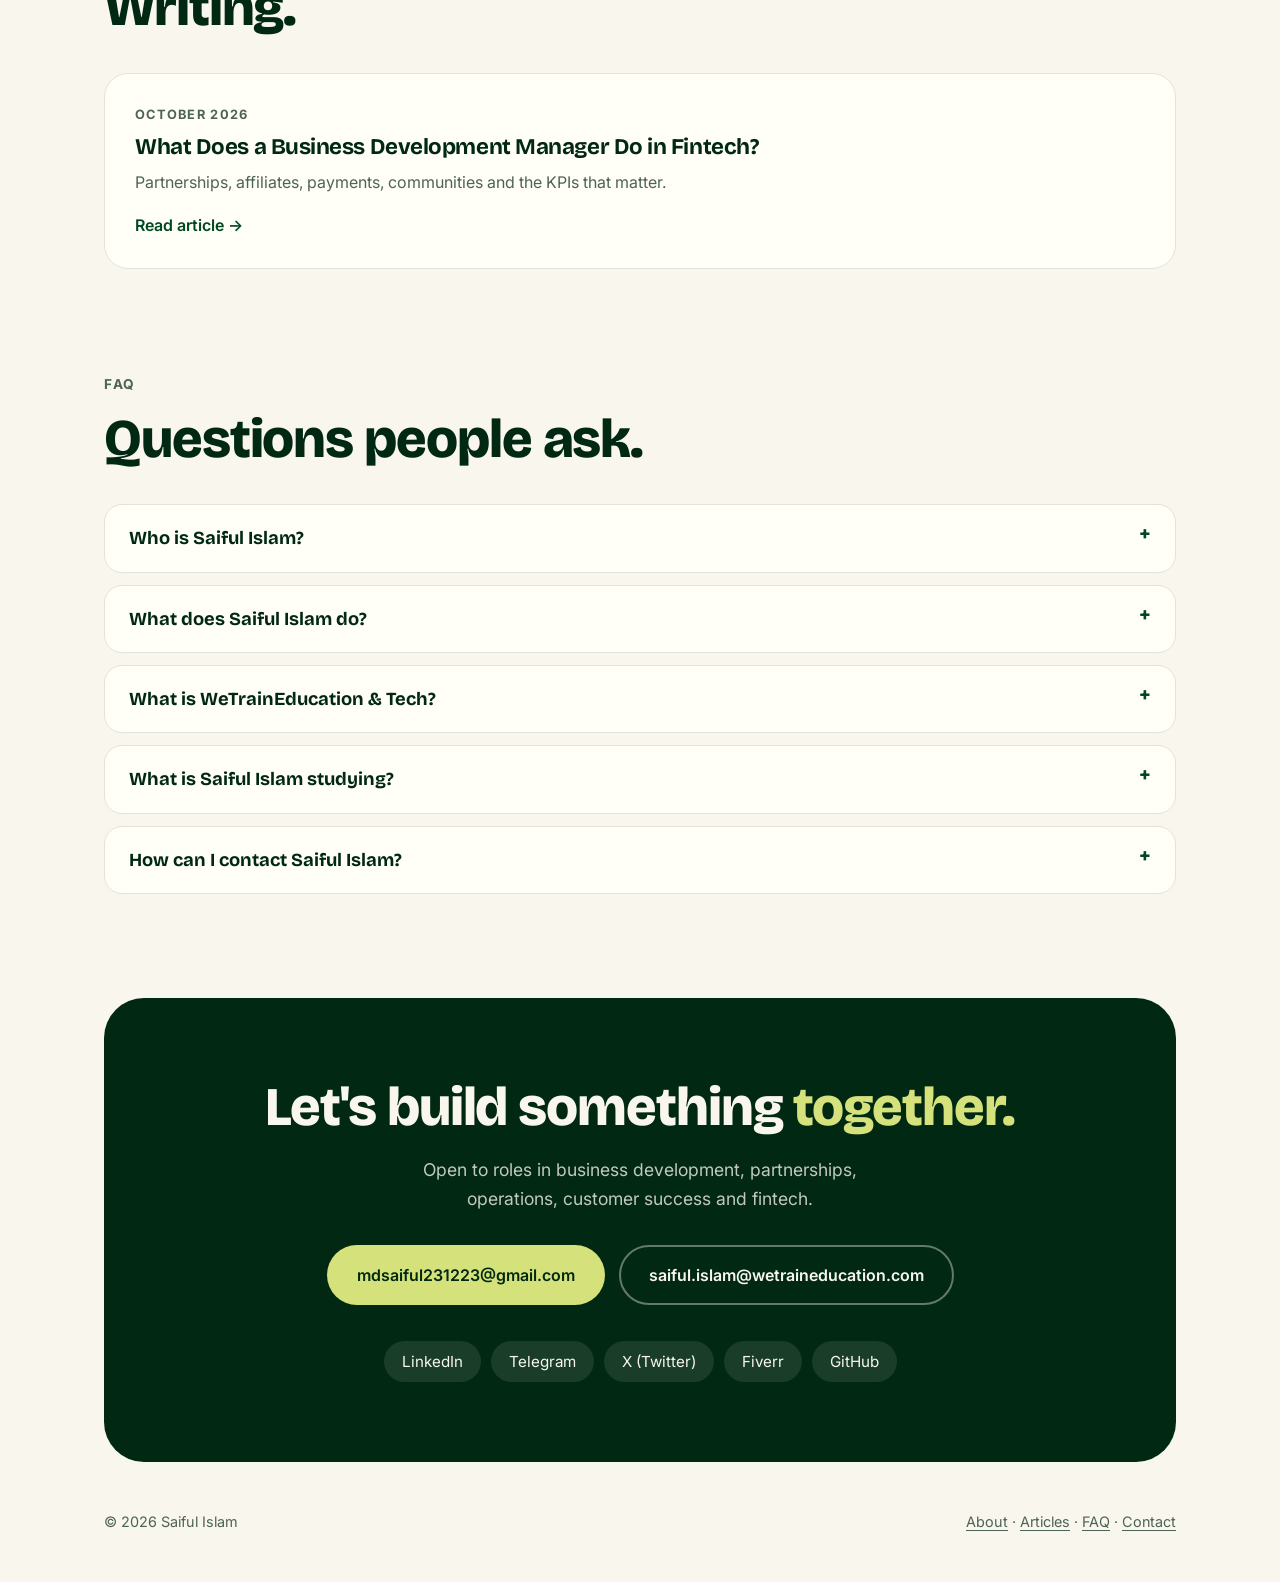
==== commit 79c94caf: "Add About page, article, FAQ; rename images with name keywords; update sitemap Co-Authored-By: Claud" ====
--- a/index.html
+++ b/index.html
@@ -13,7 +13,7 @@
   <meta property="og:title" content="Saiful Islam | Business Development &amp; Partnerships Manager">
   <meta property="og:description" content="Business Development &amp; Operations professional: partnerships, fintech and customer experience. Founder of WeTrainEducation &amp; Tech.">
   <meta property="og:url" content="https://saifulislam.business/">
-  <meta property="og:image" content="https://saifulislam.business/images/og-image.png">
+  <meta property="og:image" content="https://saifulislam.business/images/saiful-islam-share-card.png">
   <meta property="og:image:width" content="1200">
   <meta property="og:image:height" content="630">
   <meta property="og:image:alt" content="Saiful Islam, Business Development and Operations professional">
@@ -24,7 +24,7 @@
   <meta name="twitter:creator" content="@saifulb410">
   <meta name="twitter:title" content="Saiful Islam | Business Development &amp; Partnerships Manager">
   <meta name="twitter:description" content="Business Development &amp; Operations professional: partnerships, fintech and customer experience.">
-  <meta name="twitter:image" content="https://saifulislam.business/images/og-image.png">
+  <meta name="twitter:image" content="https://saifulislam.business/images/saiful-islam-share-card.png">
   <script type="application/ld+json">
 {
   "@context": "https://schema.org",
@@ -47,7 +47,23 @@
       "about": {
         "@id": "https://saifulislam.business/#person"
       },
-      "inLanguage": "en"
+      "inLanguage": "en",
+      "mainEntity": {
+        "@id": "https://saifulislam.business/#person"
+      },
+      "primaryImageOfPage": {
+        "@id": "https://saifulislam.business/#photo"
+      },
+      "dateModified": "2026-10-15"
+    },
+    {
+      "@type": "ImageObject",
+      "@id": "https://saifulislam.business/#photo",
+      "url": "https://saifulislam.business/images/saiful-islam-profile-photo.jpg",
+      "contentUrl": "https://saifulislam.business/images/saiful-islam-profile-photo.jpg",
+      "width": 600,
+      "height": 600,
+      "caption": "Saiful Islam, Business Development Manager"
     },
     {
       "@type": "Person",
@@ -59,7 +75,9 @@
         "saifulb410"
       ],
       "url": "https://saifulislam.business/",
-      "image": "https://saifulislam.business/images/og-image.png",
+      "image": {
+        "@id": "https://saifulislam.business/#photo"
+      },
       "jobTitle": "Business Development Manager",
       "description": "Business Development & Operations professional with a technical CSE background, working across partnerships, fintech and customer experience.",
       "nationality": {
@@ -96,7 +114,11 @@
         "https://www.fiverr.com/sellers/saifulb410",
         "https://github.com/saifulb410",
         "https://t.me/saifulb410"
-      ]
+      ],
+      "hasOccupation": {
+        "@type": "Occupation",
+        "name": "Business Development Manager"
+      }
     },
     {
       "@type": "Organization",
@@ -105,6 +127,51 @@
       "founder": {
         "@id": "https://saifulislam.business/#person"
       }
+    },
+    {
+      "@type": "FAQPage",
+      "mainEntity": [
+        {
+          "@type": "Question",
+          "name": "Who is Saiful Islam?",
+          "acceptedAnswer": {
+            "@type": "Answer",
+            "text": "Saiful Islam (Md Saiful Islam) is a Business Development and Operations professional from Bangladesh. He is the founder of WeTrainEducation & Tech OPC and the Business Development Manager at WeMasterTrade LTD."
+          }
+        },
+        {
+          "@type": "Question",
+          "name": "What does Saiful Islam do?",
+          "acceptedAnswer": {
+            "@type": "Answer",
+            "text": "He works on business development, partnerships and affiliate management, fintech and payment operations, customer support and community management. At WeMasterTrade he develops the Bangladesh market."
+          }
+        },
+        {
+          "@type": "Question",
+          "name": "What is WeTrainEducation & Tech?",
+          "acceptedAnswer": {
+            "@type": "Answer",
+            "text": "WeTrainEducation & Tech is a company founded by Saiful Islam in July 2025. It offers professional training courses and software and marketing services for small and medium businesses."
+          }
+        },
+        {
+          "@type": "Question",
+          "name": "What is Saiful Islam studying?",
+          "acceptedAnswer": {
+            "@type": "Answer",
+            "text": "He is studying Computer Science & Engineering at the University of Global Village (UGV) in Barishal, Bangladesh, and is in the 8th semester. He is also doing the Vanderbilt Business Management Certificate."
+          }
+        },
+        {
+          "@type": "Question",
+          "name": "How can I contact Saiful Islam?",
+          "acceptedAnswer": {
+            "@type": "Answer",
+            "text": "Email mdsaiful231223@gmail.com or saiful.islam@wetraineducation.com, or message him on LinkedIn, Telegram (@saifulb410) or X (@saifulb410)."
+          }
+        }
+      ]
     }
   ]
 }
@@ -124,10 +191,11 @@
       <a class="logo" href="#home">Saiful<span></span></a>
       <button class="menu-btn" aria-label="Toggle menu" aria-expanded="false">☰</button>
       <nav id="menu">
-        <a href="#about">About</a>
+        <a href="/about/">About</a>
         <a href="#experience">Experience</a>
         <a href="#skills">Skills</a>
         <a href="#education">Education</a>
+        <a href="#articles">Articles</a>
         <button class="theme-btn" aria-label="Toggle theme">◐</button>
         <a class="nav-cta" href="#contact">Get in touch</a>
       </nav>
@@ -147,7 +215,7 @@
               <a class="btn ghost" href="#experience">View experience</a>
             </div>
           </div>
-          <div class="cutout-wrap"><span class="cutout-circle"></span><img class="hero-photo cutout" src="images/saiful-cutout.png" alt="Portrait of Saiful Islam in a black suit and gold tie" width="853" height="1280"></div>
+          <div class="cutout-wrap"><span class="cutout-circle"></span><img class="hero-photo cutout" src="images/saiful-islam-business-development-manager.png" alt="Saiful Islam, Business Development Manager and founder of WeTrainEducation &amp; Tech" width="853" height="1280"></div>
         </div>
         <div class="focus-row">
           <div class="focus f1"><strong>Business Development</strong><span>Markets &amp; growth</span></div>
@@ -329,6 +397,35 @@
       </div>
     </section>
 
+    <section id="articles">
+      <div class="wrap">
+        <p class="eyebrow">Articles</p>
+        <h2>Writing.</h2>
+        <div class="article-list">
+          <a class="article-card" href="/articles/what-does-a-business-development-manager-do-in-fintech/">
+            <span class="tag">October 2026</span>
+            <h3>What Does a Business Development Manager Do in Fintech?</h3>
+            <p>Partnerships, affiliates, payments, communities and the KPIs that matter.</p>
+            <span class="more">Read article →</span>
+          </a>
+        </div>
+      </div>
+    </section>
+
+    <section id="faq">
+      <div class="wrap">
+        <p class="eyebrow">FAQ</p>
+        <h2>Questions people ask.</h2>
+        <div class="faq">
+          <details><summary>Who is Saiful Islam?</summary><p>Saiful Islam (Md Saiful Islam) is a Business Development and Operations professional from Bangladesh. He is the founder of WeTrainEducation &amp; Tech OPC and the Business Development Manager at WeMasterTrade LTD.</p></details>
+          <details><summary>What does Saiful Islam do?</summary><p>He works on business development, partnerships and affiliate management, fintech and payment operations, customer support and community management. At WeMasterTrade he develops the Bangladesh market.</p></details>
+          <details><summary>What is WeTrainEducation &amp; Tech?</summary><p>WeTrainEducation &amp; Tech is a company founded by Saiful Islam in July 2025. It offers professional training courses and software and marketing services for small and medium businesses.</p></details>
+          <details><summary>What is Saiful Islam studying?</summary><p>He is studying Computer Science &amp; Engineering at the University of Global Village (UGV) in Barishal, Bangladesh, and is in the 8th semester. He is also doing the Vanderbilt Business Management Certificate.</p></details>
+          <details><summary>How can I contact Saiful Islam?</summary><p>Email mdsaiful231223@gmail.com or saiful.islam@wetraineducation.com, or message him on LinkedIn, Telegram (@saifulb410) or X (@saifulb410).</p></details>
+        </div>
+      </div>
+    </section>
+
     <section id="contact">
       <div class="wrap">
         <div class="contact-panel">
@@ -353,7 +450,7 @@
   <footer>
     <div class="wrap">
       <span>© <span id="year"></span> Saiful Islam</span>
-      <span>Business Development &amp; Operations</span>
+      <span><a href="/about/">About</a> · <a href="#articles">Articles</a> · <a href="#faq">FAQ</a> · <a href="#contact">Contact</a></span>
     </div>
   </footer>
   <script src="script.js"></script>
--- a/style.css
+++ b/style.css
@@ -254,3 +254,59 @@
 }
 
 .hero-name { color: var(--lime); font-weight: 600; font-size: .95rem; letter-spacing: .02em; margin: 0 0 18px; }
+
+/* inner pages */
+.page { padding-top: 40px; padding-bottom: 40px; max-width: 860px; }
+.crumbs { font-size: .9rem; color: var(--muted); margin-bottom: 28px; }
+.crumbs a { text-decoration: underline; text-underline-offset: 3px; }
+.page-title { font-size: clamp(2.2rem, 6vw, 3.6rem); font-weight: 800; margin: 0 0 18px; }
+.byline { color: var(--muted); margin: 0 0 32px; }
+.byline a { text-decoration: underline; text-underline-offset: 3px; }
+.prose { font-size: 1.1rem; }
+.prose p { margin: 0 0 20px; }
+.prose h2 { font-size: 1.7rem; margin: 40px 0 14px; }
+.prose ul { padding-left: 22px; margin: 0 0 20px; }
+.prose li { margin-bottom: 8px; }
+.prose a { color: var(--green-2); text-decoration: underline; text-underline-offset: 3px; }
+:root[data-theme="dark"] .prose a, :root[data-theme="dark"] .crumbs a, :root[data-theme="dark"] .link-list a { color: var(--lime); }
+.lead-dark { font-size: 1.25rem; }
+.about-hero { display: grid; grid-template-columns: 220px 1fr; gap: 36px; align-items: start; margin-bottom: 8px; }
+.about-photo { width: 220px; height: 220px; object-fit: cover; border-radius: 28px; }
+.block { padding-top: 56px; }
+.block h2 { font-size: 1.8rem; margin-bottom: 18px; }
+.timeline-list { list-style: none; padding: 0; margin: 0; border-left: 3px solid var(--lime); }
+.timeline-list li { padding: 0 0 22px 22px; position: relative; display: flex; flex-direction: column; }
+.timeline-list li::before { content: ""; position: absolute; left: -9px; top: 6px; width: 15px; height: 15px; border-radius: 50%; background: var(--green); border: 3px solid var(--lime); }
+.timeline-list span { color: var(--muted); }
+.chips.plain li { background: var(--surface); border: 1px solid var(--line); }
+.link-list { list-style: none; padding: 0; margin: 0; display: grid; gap: 10px; }
+.link-list a { text-decoration: underline; text-underline-offset: 3px; color: var(--green-2); font-weight: 500; }
+.author-box { margin-top: 48px; padding: 24px; border-radius: var(--radius); background: var(--surface); border: 1px solid var(--line); }
+.article h2 { font-size: 1.5rem; }
+
+/* home: articles + faq */
+.article-list { margin-top: 36px; display: grid; grid-template-columns: repeat(auto-fit, minmax(280px, 1fr)); gap: 20px; }
+.article-card {
+  display: flex; flex-direction: column; gap: 10px; text-decoration: none;
+  background: var(--surface); border: 1px solid var(--line); border-radius: var(--radius); padding: 30px;
+  transition: transform .2s, box-shadow .2s;
+}
+.article-card:hover { transform: translateY(-3px); box-shadow: 0 18px 40px -22px rgba(0,40,19,.35); }
+.article-card h3 { font-size: 1.4rem; }
+.article-card p { margin: 0; color: var(--muted); }
+.article-card .tag { font-size: .8rem; font-weight: 700; letter-spacing: .1em; text-transform: uppercase; color: var(--muted); }
+.article-card .more { margin-top: 6px; font-weight: 600; color: var(--green-2); }
+:root[data-theme="dark"] .article-card .more { color: var(--lime); }
+.faq { margin-top: 36px; display: grid; gap: 12px; }
+.faq details { background: var(--surface); border: 1px solid var(--line); border-radius: 18px; padding: 18px 24px; }
+.faq summary { cursor: pointer; font-family: var(--display); font-weight: 700; font-size: 1.15rem; list-style: none; display: flex; justify-content: space-between; gap: 16px; }
+.faq summary::-webkit-details-marker { display: none; }
+.faq summary::after { content: "+"; font-size: 1.4rem; line-height: 1; color: var(--green-2); }
+.faq details[open] summary::after { content: "–"; }
+.faq details p { margin: 12px 0 0; color: var(--muted); }
+footer a { text-decoration: underline; text-underline-offset: 3px; }
+@media (max-width: 720px) {
+  .about-hero { grid-template-columns: 1fr; }
+  .about-photo { width: 160px; height: 160px; }
+  .block { padding-top: 40px; }
+}
